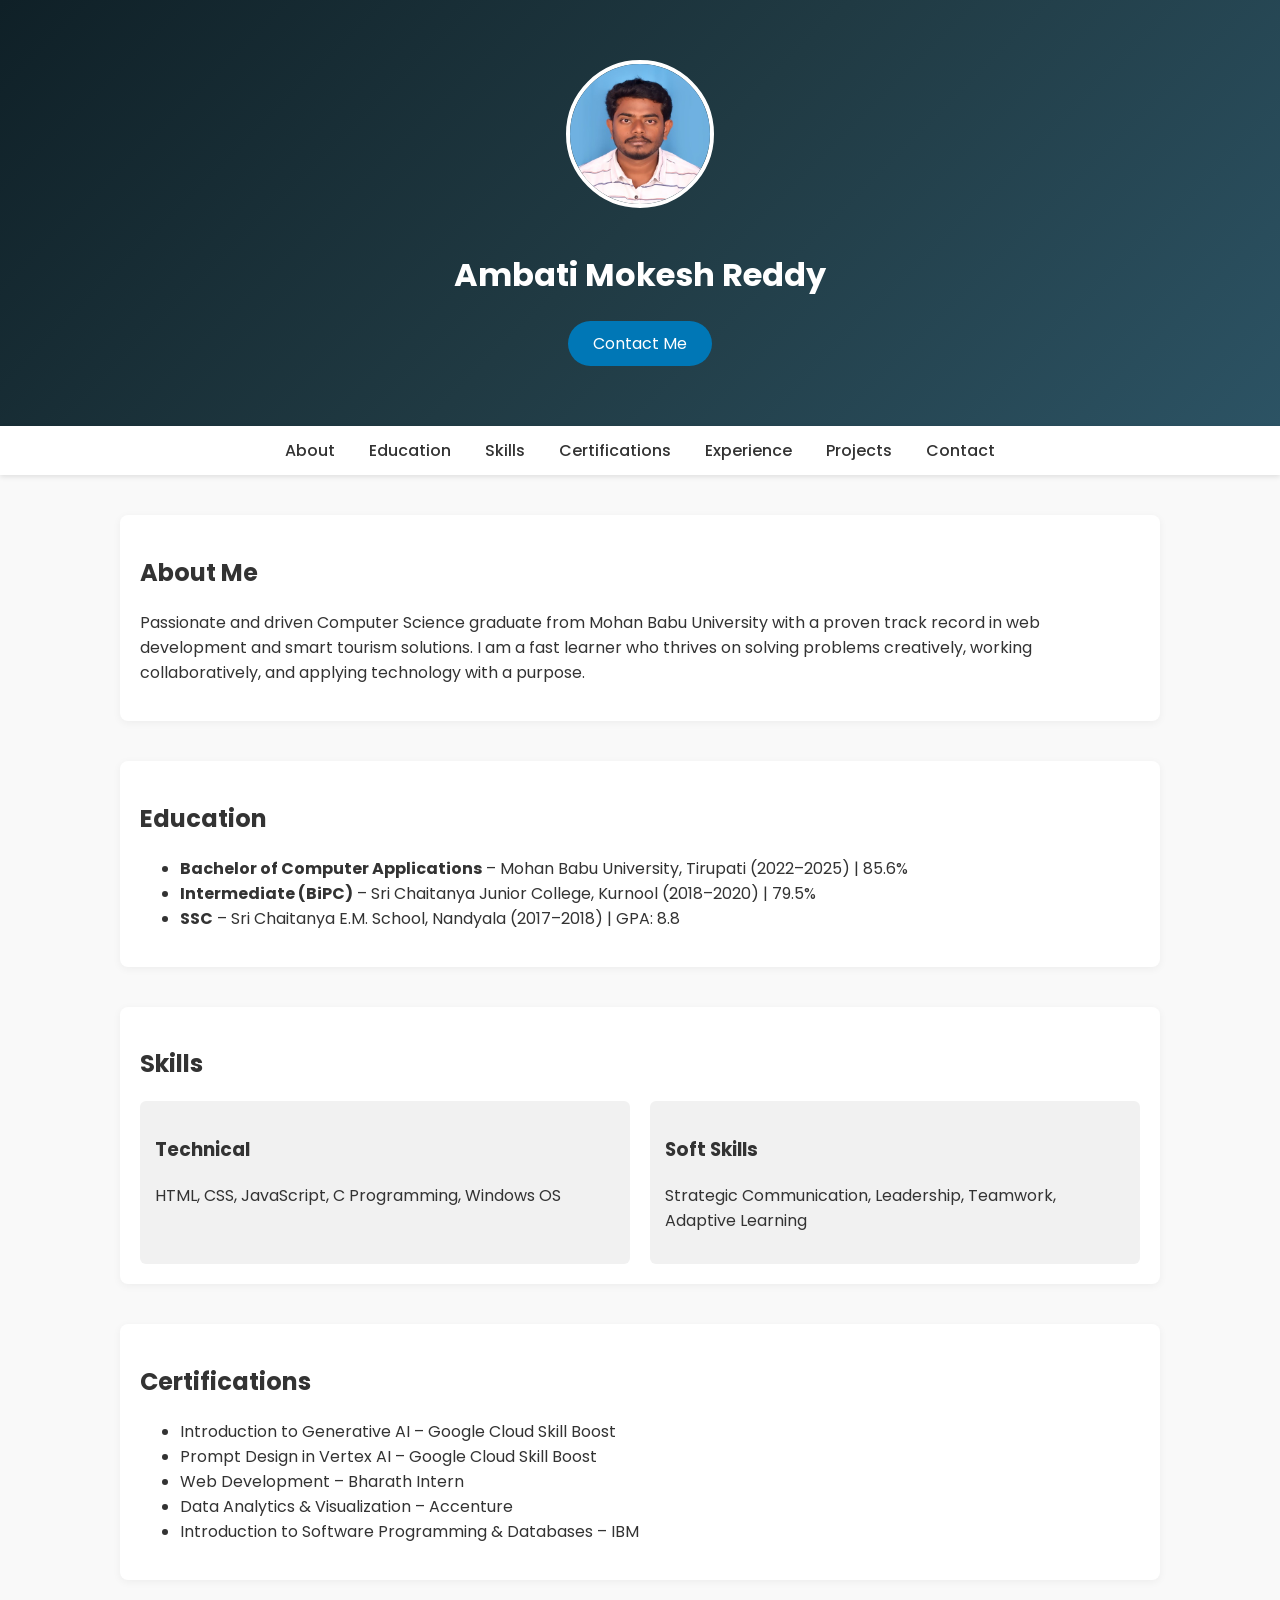
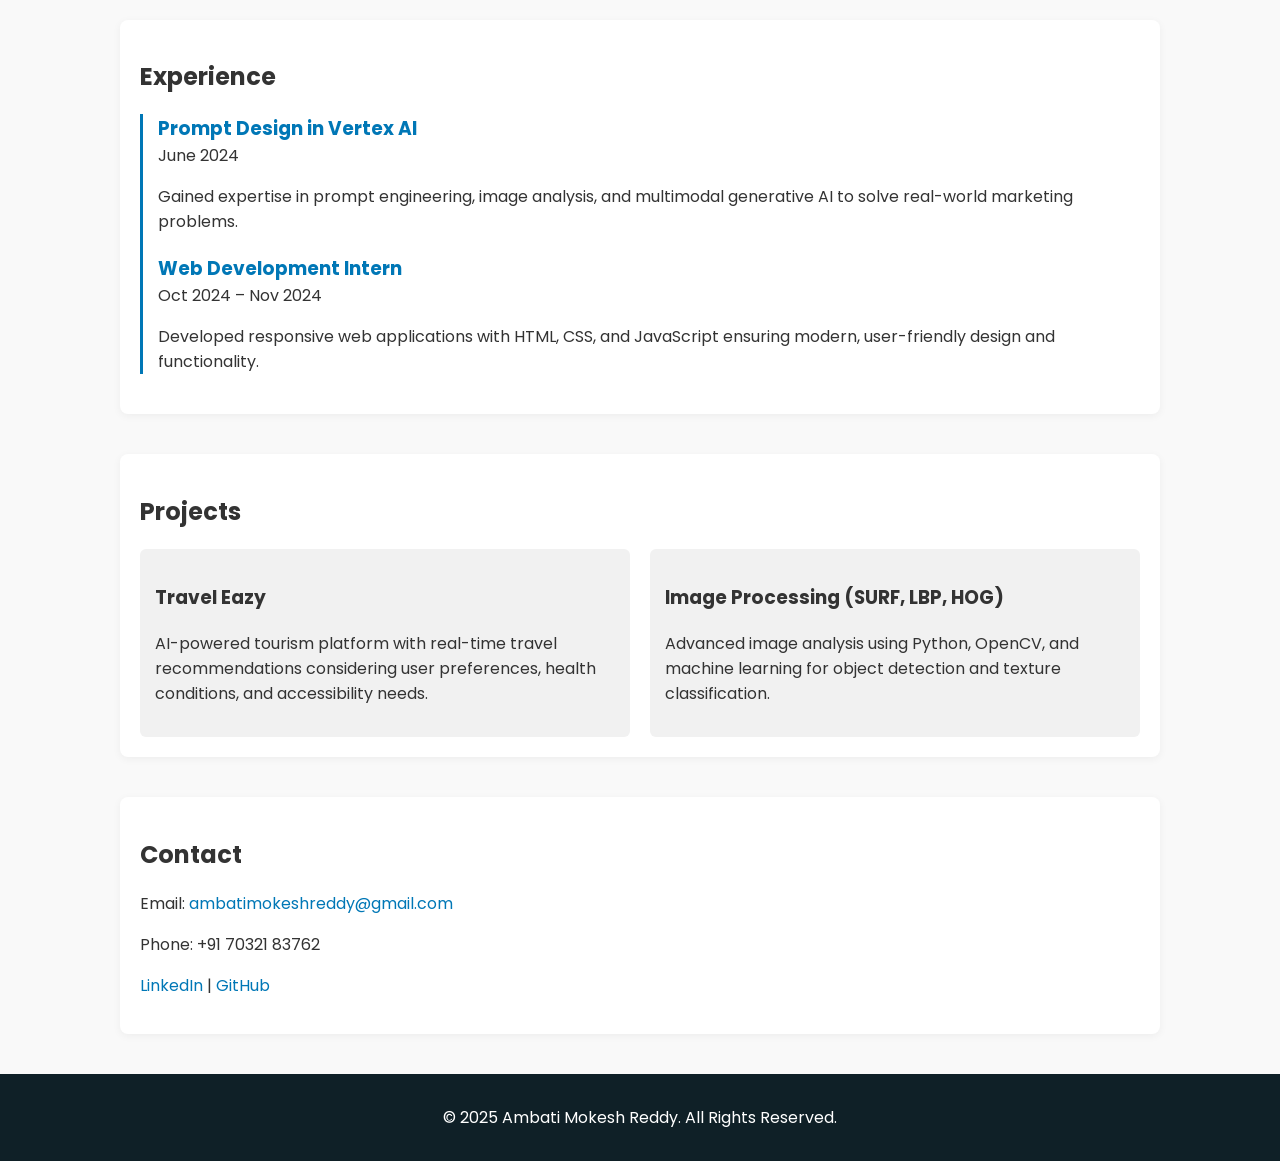
==== index.html @ 6b82b337 "Add files via upload" ====
<!-- index.html -->
<!DOCTYPE html>
<html lang="en">
<head>
    <meta charset="UTF-8">
    <meta name="viewport" content="width=device-width, initial-scale=1.0">
    <title>Ambati Mokesh Reddy | Professional Portfolio</title>
    <link rel="stylesheet" href="styles.css">
    <link rel="preconnect" href="https://fonts.googleapis.com">
    <link rel="preconnect" href="https://fonts.gstatic.com" crossorigin>
    <link href="https://fonts.googleapis.com/css2?family=Poppins:wght@400;500;600;700&display=swap" rel="stylesheet">
</head>
<body>

<header class="hero">
    <div class="hero-content">
        <img src="profile.jpg" alt="Ambati Mokesh Reddy" class="profile-pic">
        <h1>Ambati Mokesh Reddy</h1>
        <a href="#contact" class="btn-primary">Contact Me</a>
    </div>
</header>

<nav>
    <a href="#about">About</a>
    <a href="#education">Education</a>
    <a href="#skills">Skills</a>
    <a href="#certifications">Certifications</a>
    <a href="#experience">Experience</a>
    <a href="#projects">Projects</a>
    <a href="#contact">Contact</a>
</nav>

<section id="about" class="section">
    <h2>About Me</h2>
    <p>Passionate and driven Computer Science graduate from Mohan Babu University with a proven track record in web development and smart tourism solutions. I am a fast learner who thrives on solving problems creatively, working collaboratively, and applying technology with a purpose.</p>
</section>

<section id="education" class="section">
    <h2>Education</h2>
    <ul>
        <li><strong>Bachelor of Computer Applications</strong> – Mohan Babu University, Tirupati (2022–2025) | 85.6%</li>
        <li><strong>Intermediate (BiPC)</strong> – Sri Chaitanya Junior College, Kurnool (2018–2020) | 79.5%</li>
        <li><strong>SSC</strong> – Sri Chaitanya E.M. School, Nandyala (2017–2018) | GPA: 8.8</li>
    </ul>
</section>

<section id="skills" class="section">
    <h2>Skills</h2>
    <div class="skill-grid">
        <div class="skill-card">
            <h3>Technical</h3>
            <p>HTML, CSS, JavaScript, C Programming, Windows OS</p>
        </div>
        <div class="skill-card">
            <h3>Soft Skills</h3>
            <p>Strategic Communication, Leadership, Teamwork, Adaptive Learning</p>
        </div>
    </div>
</section>

<section id="certifications" class="section">
    <h2>Certifications</h2>
    <ul>
        <li>Introduction to Generative AI – Google Cloud Skill Boost</li>
        <li>Prompt Design in Vertex AI – Google Cloud Skill Boost</li>
        <li>Web Development – Bharath Intern</li>
        <li>Data Analytics & Visualization – Accenture</li>
        <li>Introduction to Software Programming & Databases – IBM</li>
    </ul>
</section>

<section id="experience" class="section">
    <h2>Experience</h2>
    <div class="timeline">
        <div class="timeline-item">
            <h3>Prompt Design in Vertex AI</h3>
            <span>June 2024</span>
            <p>Gained expertise in prompt engineering, image analysis, and multimodal generative AI to solve real-world marketing problems.</p>
        </div>
        <div class="timeline-item">
            <h3>Web Development Intern</h3>
            <span>Oct 2024 – Nov 2024</span>
            <p>Developed responsive web applications with HTML, CSS, and JavaScript ensuring modern, user-friendly design and functionality.</p>
        </div>
    </div>
</section>

<section id="projects" class="section">
    <h2>Projects</h2>
    <div class="project-grid">
        <div class="project-card">
            <h3>Travel Eazy</h3>
            <p>AI-powered tourism platform with real-time travel recommendations considering user preferences, health conditions, and accessibility needs.</p>
        </div>
        <div class="project-card">
            <h3>Image Processing (SURF, LBP, HOG)</h3>
            <p>Advanced image analysis using Python, OpenCV, and machine learning for object detection and texture classification.</p>
        </div>
    </div>
</section>

<section id="contact" class="section contact-section">
    <h2>Contact</h2>
    <p>Email: <a href="mailto:ambatimokeshreddy@gmail.com">ambatimokeshreddy@gmail.com</a></p>
    <p>Phone: +91 70321 83762</p>
    <p><a href="http://www.linkedin.com/in/mokeshambati" target="_blank">LinkedIn</a> | <a href="https://github.com/ambatimokesh" target="_blank">GitHub</a></p>
</section>

<footer>
    <p>© 2025 Ambati Mokesh Reddy. All Rights Reserved.</p>
</footer>

<script src="script.js"></script>
</body>
</html>
---- styles.css ----
/* styles.css */
body {
    font-family: 'Poppins', sans-serif;
    margin: 0;
    background-color: #f9f9f9;
    color: #333;
}
.hero {
    background: linear-gradient(135deg, #0f2027, #203a43, #2c5364);
    color: white;
    text-align: center;
    padding: 60px 20px;
}
.hero-content {
    max-width: 800px;
    margin: auto;
}
.profile-pic {
    width: 140px;
    height: 140px;
    border-radius: 50%;
    border: 4px solid white;
    margin-bottom: 15px;
}
.btn-primary {
    display: inline-block;
    padding: 10px 25px;
    background-color: #0077b6;
    color: white;
    border-radius: 25px;
    text-decoration: none;
    transition: background 0.3s;
}
.btn-primary:hover {
    background-color: #023e8a;
}
nav {
    background: white;
    padding: 12px;
    text-align: center;
    box-shadow: 0 2px 5px rgba(0,0,0,0.1);
    position: sticky;
    top: 0;
    z-index: 1000;
}
nav a {
    margin: 0 15px;
    text-decoration: none;
    color: #333;
    font-weight: 500;
    transition: color 0.3s;
}
nav a:hover {
    color: #0077b6;
}
.section {
    max-width: 1000px;
    margin: 40px auto;
    padding: 20px;
    background: white;
    border-radius: 8px;
    box-shadow: 0 2px 8px rgba(0,0,0,0.05);
}
.skill-grid, .project-grid {
    display: grid;
    grid-template-columns: repeat(2, 1fr);
    gap: 20px;
}
.skill-card, .project-card {
    background: #f1f1f1;
    padding: 15px;
    border-radius: 6px;
}
.timeline {
    border-left: 3px solid #0077b6;
    padding-left: 15px;
}
.timeline-item {
    margin-bottom: 20px;
}
.timeline-item h3 {
    margin: 0;
    color: #0077b6;
}
.contact-section a {
    color: #0077b6;
    text-decoration: none;
}
footer {
    background-color: #0f2027;
    color: white;
    text-align: center;
    padding: 15px 0;
    margin-top: 40px;
}
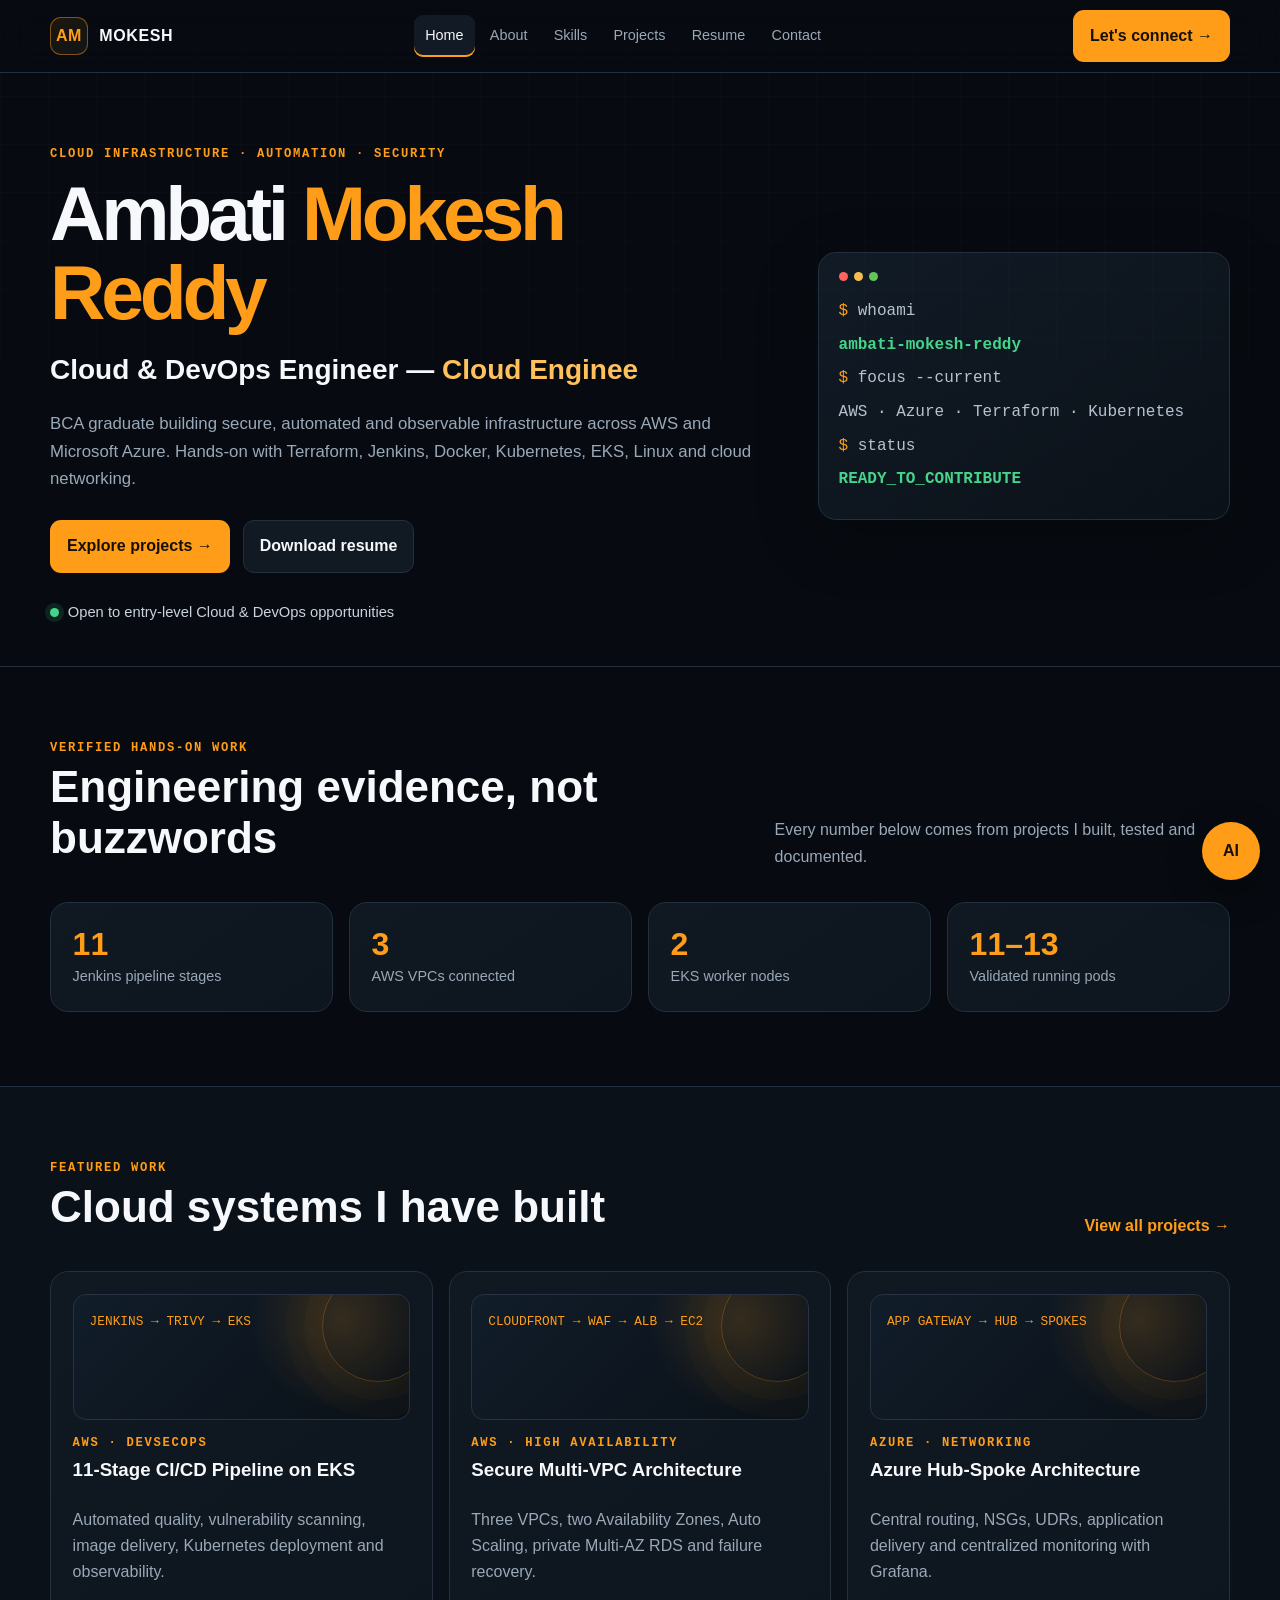
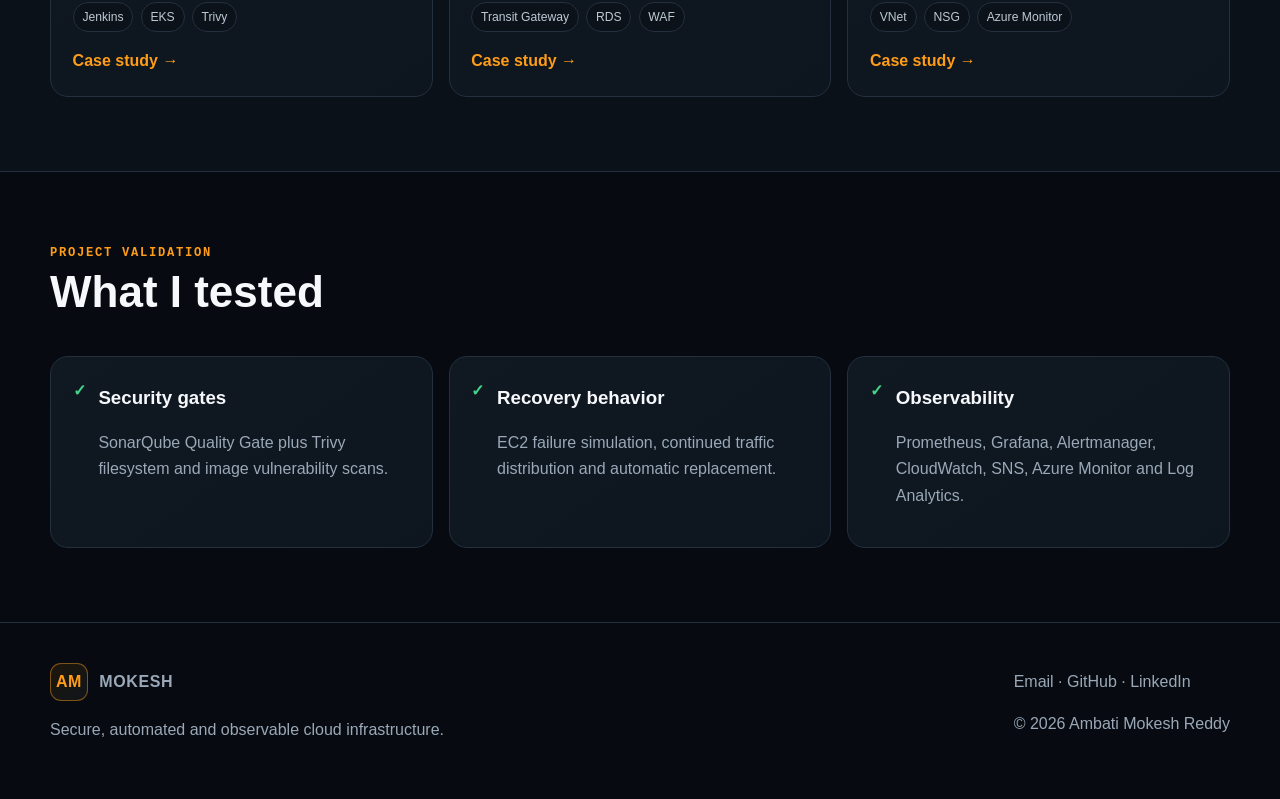
==== commit e73422ec: "portfolio" ====
--- a/index.html
+++ b/index.html
@@ -1,115 +1 @@
-<!-- index.html -->
-<!DOCTYPE html>
-<html lang="en">
-<head>
-    <meta charset="UTF-8">
-    <meta name="viewport" content="width=device-width, initial-scale=1.0">
-    <title>Ambati Mokesh Reddy | Professional Portfolio</title>
-    <link rel="stylesheet" href="styles.css">
-    <link rel="preconnect" href="https://fonts.googleapis.com">
-    <link rel="preconnect" href="https://fonts.gstatic.com" crossorigin>
-    <link href="https://fonts.googleapis.com/css2?family=Poppins:wght@400;500;600;700&display=swap" rel="stylesheet">
-</head>
-<body>
-
-<header class="hero">
-    <div class="hero-content">
-        <img src="profile.jpg" alt="Ambati Mokesh Reddy" class="profile-pic">
-        <h1>Ambati Mokesh Reddy</h1>
-        <a href="#contact" class="btn-primary">Contact Me</a>
-    </div>
-</header>
-
-<nav>
-    <a href="#about">About</a>
-    <a href="#education">Education</a>
-    <a href="#skills">Skills</a>
-    <a href="#certifications">Certifications</a>
-    <a href="#experience">Experience</a>
-    <a href="#projects">Projects</a>
-    <a href="#contact">Contact</a>
-</nav>
-
-<section id="about" class="section">
-    <h2>About Me</h2>
-    <p>Passionate and driven Computer Science graduate from Mohan Babu University with a proven track record in web development and smart tourism solutions. I am a fast learner who thrives on solving problems creatively, working collaboratively, and applying technology with a purpose.</p>
-</section>
-
-<section id="education" class="section">
-    <h2>Education</h2>
-    <ul>
-        <li><strong>Bachelor of Computer Applications</strong> – Mohan Babu University, Tirupati (2022–2025) | 85.6%</li>
-        <li><strong>Intermediate (BiPC)</strong> – Sri Chaitanya Junior College, Kurnool (2018–2020) | 79.5%</li>
-        <li><strong>SSC</strong> – Sri Chaitanya E.M. School, Nandyala (2017–2018) | GPA: 8.8</li>
-    </ul>
-</section>
-
-<section id="skills" class="section">
-    <h2>Skills</h2>
-    <div class="skill-grid">
-        <div class="skill-card">
-            <h3>Technical</h3>
-            <p>HTML, CSS, JavaScript, C Programming, Windows OS</p>
-        </div>
-        <div class="skill-card">
-            <h3>Soft Skills</h3>
-            <p>Strategic Communication, Leadership, Teamwork, Adaptive Learning</p>
-        </div>
-    </div>
-</section>
-
-<section id="certifications" class="section">
-    <h2>Certifications</h2>
-    <ul>
-        <li>Introduction to Generative AI – Google Cloud Skill Boost</li>
-        <li>Prompt Design in Vertex AI – Google Cloud Skill Boost</li>
-        <li>Web Development – Bharath Intern</li>
-        <li>Data Analytics & Visualization – Accenture</li>
-        <li>Introduction to Software Programming & Databases – IBM</li>
-    </ul>
-</section>
-
-<section id="experience" class="section">
-    <h2>Experience</h2>
-    <div class="timeline">
-        <div class="timeline-item">
-            <h3>Prompt Design in Vertex AI</h3>
-            <span>June 2024</span>
-            <p>Gained expertise in prompt engineering, image analysis, and multimodal generative AI to solve real-world marketing problems.</p>
-        </div>
-        <div class="timeline-item">
-            <h3>Web Development Intern</h3>
-            <span>Oct 2024 – Nov 2024</span>
-            <p>Developed responsive web applications with HTML, CSS, and JavaScript ensuring modern, user-friendly design and functionality.</p>
-        </div>
-    </div>
-</section>
-
-<section id="projects" class="section">
-    <h2>Projects</h2>
-    <div class="project-grid">
-        <div class="project-card">
-            <h3>Travel Eazy</h3>
-            <p>AI-powered tourism platform with real-time travel recommendations considering user preferences, health conditions, and accessibility needs.</p>
-        </div>
-        <div class="project-card">
-            <h3>Image Processing (SURF, LBP, HOG)</h3>
-            <p>Advanced image analysis using Python, OpenCV, and machine learning for object detection and texture classification.</p>
-        </div>
-    </div>
-</section>
-
-<section id="contact" class="section contact-section">
-    <h2>Contact</h2>
-    <p>Email: <a href="mailto:ambatimokeshreddy@gmail.com">ambatimokeshreddy@gmail.com</a></p>
-    <p>Phone: +91 70321 83762</p>
-    <p><a href="http://www.linkedin.com/in/mokeshambati" target="_blank">LinkedIn</a> | <a href="https://github.com/ambatimokesh" target="_blank">GitHub</a></p>
-</section>
-
-<footer>
-    <p>© 2025 Ambati Mokesh Reddy. All Rights Reserved.</p>
-</footer>
-
-<script src="script.js"></script>
-</body>
-</html>+<!doctype html><html lang="en"><head><meta charset="utf-8"><meta name="viewport" content="width=device-width,initial-scale=1"><title>Ambati Mokesh Reddy | Cloud & DevOps Engineer</title><meta name="description" content="Cloud and DevOps portfolio of Ambati Mokesh Reddy: AWS, Azure, Terraform, Kubernetes, CI/CD and DevSecOps projects."><link rel="stylesheet" href="style.css"></head><body><div id="siteNav"></div><main id="main"><section class="intro"><div class="container intro-grid"><div><div class="eyebrow">Cloud infrastructure · Automation · Security</div><h1>Ambati <span>Mokesh Reddy</span></h1><div class="role">Cloud & DevOps Engineer — <span class="typed"></span></div><p class="lead">BCA graduate building secure, automated and observable infrastructure across AWS and Microsoft Azure. Hands-on with Terraform, Jenkins, Docker, Kubernetes, EKS, Linux and cloud networking.</p><div class="actions"><a class="btn btn-primary" href="projects.html">Explore projects →</a><a class="btn btn-ghost" href="Ambati-Mokesh-Reddy-Resume.pdf" download>Download resume</a></div><div class="availability"><span class="dot"></span>Open to entry-level Cloud & DevOps opportunities</div></div><div class="console" aria-label="Professional summary terminal"><div class="console-top"><i></i><i></i><i></i></div><p><span class="prompt">$</span> whoami</p><p><b>ambati-mokesh-reddy</b></p><p><span class="prompt">$</span> focus --current</p><p>AWS · Azure · Terraform · Kubernetes</p><p><span class="prompt">$</span> status</p><p><b>READY_TO_CONTRIBUTE</b></p></div></div></section><section class="section"><div class="container"><div class="section-head reveal"><div><div class="eyebrow">Verified hands-on work</div><h2>Engineering evidence, not buzzwords</h2></div><p>Every number below comes from projects I built, tested and documented.</p></div><div class="metrics reveal"><div class="metric"><strong>11</strong><span>Jenkins pipeline stages</span></div><div class="metric"><strong>3</strong><span>AWS VPCs connected</span></div><div class="metric"><strong>2</strong><span>EKS worker nodes</span></div><div class="metric"><strong>11–13</strong><span>Validated running pods</span></div></div></div></section><section class="section alt"><div class="container"><div class="section-head reveal"><div><div class="eyebrow">Featured work</div><h2>Cloud systems I have built</h2></div><a class="text-link" href="projects.html">View all projects →</a></div><div class="grid-3"><article class="card project-card reveal"><div class="project-top"><div class="project-code">JENKINS → TRIVY → EKS</div></div><div class="eyebrow">AWS · DEVSECOPS</div><h3>11-Stage CI/CD Pipeline on EKS</h3><p>Automated quality, vulnerability scanning, image delivery, Kubernetes deployment and observability.</p><div class="tags"><span class="tag">Jenkins</span><span class="tag">EKS</span><span class="tag">Trivy</span></div><div class="links"><a class="text-link" href="projects.html">Case study →</a></div></article><article class="card project-card reveal"><div class="project-top"><div class="project-code">CLOUDFRONT → WAF → ALB → EC2</div></div><div class="eyebrow">AWS · HIGH AVAILABILITY</div><h3>Secure Multi-VPC Architecture</h3><p>Three VPCs, two Availability Zones, Auto Scaling, private Multi-AZ RDS and failure recovery.</p><div class="tags"><span class="tag">Transit Gateway</span><span class="tag">RDS</span><span class="tag">WAF</span></div><div class="links"><a class="text-link" href="projects.html">Case study →</a></div></article><article class="card project-card reveal"><div class="project-top"><div class="project-code">APP GATEWAY → HUB → SPOKES</div></div><div class="eyebrow">AZURE · NETWORKING</div><h3>Azure Hub-Spoke Architecture</h3><p>Central routing, NSGs, UDRs, application delivery and centralized monitoring with Grafana.</p><div class="tags"><span class="tag">VNet</span><span class="tag">NSG</span><span class="tag">Azure Monitor</span></div><div class="links"><a class="text-link" href="projects.html">Case study →</a></div></article></div></div></section><section class="section"><div class="container"><div class="section-head reveal"><div><div class="eyebrow">Project validation</div><h2>What I tested</h2></div></div><div class="grid-3"><div class="card proof reveal"><span class="check">✓</span><div><h3>Security gates</h3><p>SonarQube Quality Gate plus Trivy filesystem and image vulnerability scans.</p></div></div><div class="card proof reveal"><span class="check">✓</span><div><h3>Recovery behavior</h3><p>EC2 failure simulation, continued traffic distribution and automatic replacement.</p></div></div><div class="card proof reveal"><span class="check">✓</span><div><h3>Observability</h3><p>Prometheus, Grafana, Alertmanager, CloudWatch, SNS, Azure Monitor and Log Analytics.</p></div></div></div></div></section></main><div id="siteFooter"></div><script src="components.js"></script><script src="main.js"></script></body></html>
--- a/style.css
+++ b/style.css
@@ -0,0 +1 @@
+:root{--bg:#070b11;--bg2:#0b1119;--panel:#101822;--panel2:#131e2a;--text:#f6f8fb;--muted:#9aa8b7;--line:#24303e;--amber:#ff9d18;--amber2:#ffc15c;--green:#44d58a;--shadow:0 18px 60px rgba(0,0,0,.28);--radius:18px;--max:1180px}*{box-sizing:border-box}html{scroll-behavior:smooth}body{margin:0;background:var(--bg);color:var(--text);font:16px/1.65 Inter,Segoe UI,Arial,sans-serif;overflow-x:hidden}body:before{content:"";position:fixed;inset:0;pointer-events:none;background-image:linear-gradient(rgba(255,255,255,.018) 1px,transparent 1px),linear-gradient(90deg,rgba(255,255,255,.018) 1px,transparent 1px);background-size:48px 48px;mask-image:linear-gradient(to bottom,#000,transparent 80%)}a{color:inherit;text-decoration:none}img{max-width:100%}button,input,textarea,select{font:inherit}.skip{position:fixed;left:1rem;top:-5rem;background:var(--amber);color:#101010;padding:.7rem 1rem;z-index:999}.skip:focus{top:1rem}.container{width:min(var(--max),calc(100% - 2rem));margin:auto}.nav{position:sticky;top:0;z-index:100;background:rgba(7,11,17,.86);backdrop-filter:blur(16px);border-bottom:1px solid var(--line)}.nav-inner{height:72px;display:flex;align-items:center;justify-content:space-between}.brand{display:flex;align-items:center;gap:.7rem;font-weight:800;letter-spacing:.04em}.brand-mark{display:grid;place-items:center;width:38px;height:38px;border:1px solid rgba(255,157,24,.45);border-radius:11px;background:linear-gradient(145deg,#1d160b,#10151b);color:var(--amber)}.nav-links{display:flex;align-items:center;gap:.2rem}.nav-links a{color:var(--muted);padding:.55rem .72rem;border-radius:9px;font-size:.9rem}.nav-links a:hover,.nav-links a.active{color:var(--text);background:#121b25}.nav-links a.active{box-shadow:inset 0 -2px var(--amber)}.nav-cta,.btn{display:inline-flex;align-items:center;justify-content:center;gap:.5rem;border:1px solid transparent;border-radius:11px;padding:.76rem 1rem;font-weight:750;cursor:pointer;transition:.2s}.nav-cta,.btn-primary{background:var(--amber);color:#171006}.nav-cta:hover,.btn-primary:hover{background:var(--amber2);transform:translateY(-2px)}.btn-ghost{border-color:var(--line);background:#111923;color:var(--text)}.btn-ghost:hover{border-color:var(--amber);color:var(--amber)}.menu-btn{display:none;background:none;border:0;color:#fff;font-size:1.5rem}.intro{padding:74px 0 42px;border-bottom:1px solid var(--line)}.intro-grid{display:grid;grid-template-columns:1.4fr .8fr;gap:3rem;align-items:center}.eyebrow{color:var(--amber);font:700 .76rem/1.2 ui-monospace,SFMono-Regular,Menlo,monospace;letter-spacing:.14em;text-transform:uppercase}.intro h1,.page-head h1{font-size:clamp(2.45rem,6vw,5.4rem);line-height:1.02;letter-spacing:-.055em;margin:.8rem 0 1rem}.intro h1 span{color:var(--amber)}.role{font-size:clamp(1.15rem,2.5vw,1.75rem);font-weight:650}.role .typed{color:var(--amber2)}.lead{max-width:720px;color:var(--muted);font-size:1.05rem}.actions{display:flex;gap:.8rem;flex-wrap:wrap;margin:1.7rem 0}.availability{display:flex;gap:.55rem;align-items:center;color:#c8d3de;font-size:.92rem}.dot{width:9px;height:9px;border-radius:50%;background:var(--green);box-shadow:0 0 0 5px rgba(68,213,138,.12)}.console{background:linear-gradient(145deg,#111b26,#0b1118);border:1px solid var(--line);border-radius:var(--radius);padding:1.2rem;box-shadow:var(--shadow);font-family:ui-monospace,SFMono-Regular,Menlo,monospace}.console-top{display:flex;gap:.4rem;margin-bottom:1.1rem}.console-top i{width:9px;height:9px;border-radius:50%;background:#334050}.console-top i:first-child{background:#ff635d}.console-top i:nth-child(2){background:#f4bd4f}.console-top i:nth-child(3){background:#62c554}.console p{margin:.45rem 0;color:#b6c3cf}.console b{color:var(--green)}.console .prompt{color:var(--amber)}.section{padding:74px 0}.section.alt{background:var(--bg2);border-block:1px solid var(--line)}.section-head{display:flex;align-items:end;justify-content:space-between;gap:2rem;margin-bottom:2rem}.section-head h2{font-size:clamp(1.7rem,4vw,2.75rem);line-height:1.15;margin:.4rem 0}.section-head p{max-width:600px;color:var(--muted);margin:0}.metrics{display:grid;grid-template-columns:repeat(4,1fr);gap:1rem}.metric,.card{background:linear-gradient(145deg,var(--panel),#0d151e);border:1px solid var(--line);border-radius:var(--radius);padding:1.35rem}.metric strong{display:block;color:var(--amber);font-size:2rem;line-height:1.2}.metric span{color:var(--muted);font-size:.9rem}.grid-3{display:grid;grid-template-columns:repeat(3,1fr);gap:1rem}.grid-2{display:grid;grid-template-columns:repeat(2,1fr);gap:1rem}.card{transition:.25s}.card:hover{transform:translateY(-5px);border-color:#70491b}.icon{display:grid;place-items:center;width:44px;height:44px;border-radius:12px;background:rgba(255,157,24,.1);color:var(--amber);font-weight:900;margin-bottom:1rem}.card h3{margin:.3rem 0}.card p{color:var(--muted)}.tags{display:flex;flex-wrap:wrap;gap:.45rem}.tag{padding:.25rem .55rem;border:1px solid var(--line);border-radius:999px;color:#bec9d4;background:#0b121a;font-size:.76rem}.project-card{display:flex;flex-direction:column;min-height:100%}.project-card .project-top{min-height:126px;border-radius:13px;padding:1rem;margin-bottom:1rem;background:radial-gradient(circle at 80% 20%,rgba(255,157,24,.17),transparent 32%),linear-gradient(135deg,#111d2a,#0a1017);border:1px solid #273342;position:relative;overflow:hidden}.project-top:after{content:"";position:absolute;width:110px;height:110px;border:1px solid rgba(255,157,24,.25);border-radius:50%;right:-25px;top:-25px;box-shadow:0 0 0 18px rgba(255,157,24,.025),0 0 0 36px rgba(255,157,24,.018)}.project-code{font-family:ui-monospace,monospace;color:var(--amber);font-size:.8rem}.project-card .links{display:flex;gap:.7rem;margin-top:auto;padding-top:1rem}.text-link{color:var(--amber);font-weight:750}.proof{display:flex;gap:.8rem;align-items:flex-start}.proof .check{color:var(--green);font-weight:900}.page-head{padding:68px 0 42px;background:radial-gradient(circle at 75% 25%,rgba(255,157,24,.08),transparent 25%);border-bottom:1px solid var(--line)}.page-head h1{font-size:clamp(2.5rem,5vw,4.5rem)}.page-head p{max-width:760px;color:var(--muted);font-size:1.08rem}.timeline{border-left:1px solid var(--line);margin-left:.6rem;padding-left:1.8rem}.timeline-item{position:relative;margin-bottom:2rem}.timeline-item:before{content:"";position:absolute;left:-2.18rem;top:.4rem;width:11px;height:11px;border-radius:50%;background:var(--amber);box-shadow:0 0 0 7px rgba(255,157,24,.1)}.timeline-item h3{margin:0}.timeline-item p{color:var(--muted);margin:.25rem 0}.filters{display:flex;flex-wrap:wrap;gap:.55rem;margin-bottom:1.5rem}.filter{border:1px solid var(--line);background:#0d151e;color:var(--muted);padding:.55rem .85rem;border-radius:999px;cursor:pointer}.filter.active,.filter:hover{background:var(--amber);color:#1a1003;border-color:var(--amber)}.skill-group h2{font-size:1.1rem}.skill-list{display:flex;flex-wrap:wrap;gap:.6rem}.skill{background:#0c141d;border:1px solid var(--line);padding:.55rem .7rem;border-radius:9px;color:#ccd5de}.search{width:100%;background:#0b121a;border:1px solid var(--line);color:#fff;border-radius:12px;padding:.85rem 1rem;margin-bottom:1.5rem}.resume-frame{width:100%;height:740px;border:1px solid var(--line);border-radius:var(--radius);background:#fff}.form{display:grid;gap:1rem}.field{display:grid;gap:.4rem}.field label{font-weight:700}.field input,.field textarea,.field select{width:100%;background:#0b121a;color:#fff;border:1px solid var(--line);border-radius:10px;padding:.8rem}.field input:focus,.field textarea:focus,.field select:focus{outline:2px solid var(--amber);outline-offset:2px}.field textarea{min-height:150px;resize:vertical}.contact-list{display:grid;gap:.8rem}.contact-row{padding:1rem;background:#0b121a;border:1px solid var(--line);border-radius:12px}.footer{padding:40px 0;border-top:1px solid var(--line);color:var(--muted)}.footer-grid{display:flex;justify-content:space-between;gap:2rem;align-items:center}.reveal{opacity:0;transform:translateY(18px);transition:.6s}.reveal.visible{opacity:1;transform:none}.assistant-btn{position:fixed;right:20px;bottom:20px;width:58px;height:58px;border:0;border-radius:50%;background:var(--amber);color:#181006;font-weight:900;box-shadow:0 12px 35px rgba(0,0,0,.45);cursor:pointer;z-index:80}.assistant{position:fixed;right:20px;bottom:88px;width:min(360px,calc(100vw - 28px));background:#0d151e;border:1px solid var(--line);border-radius:18px;box-shadow:var(--shadow);z-index:80;display:none;overflow:hidden}.assistant.open{display:block}.assistant-head{display:flex;justify-content:space-between;padding:1rem;background:#111c28;border-bottom:1px solid var(--line)}.assistant-body{padding:1rem;max-height:280px;overflow:auto}.bubble{background:#162230;border-radius:12px 12px 12px 3px;padding:.75rem;margin-bottom:.7rem;color:#d6dee6}.chips{display:flex;flex-wrap:wrap;gap:.4rem}.chip{border:1px solid #70491b;background:#15120e;color:var(--amber2);padding:.4rem .6rem;border-radius:999px;cursor:pointer;font-size:.78rem}.assistant-close{background:none;border:0;color:#fff;cursor:pointer}.toast{position:fixed;left:50%;bottom:25px;transform:translate(-50%,30px);opacity:0;background:#172332;border:1px solid var(--line);padding:.75rem 1rem;border-radius:10px;transition:.25s;z-index:120}.toast.show{opacity:1;transform:translate(-50%,0)}@media(max-width:900px){.intro-grid,.grid-3{grid-template-columns:1fr}.grid-2{grid-template-columns:1fr}.metrics{grid-template-columns:repeat(2,1fr)}.nav-links{position:fixed;inset:72px 0 auto 0;background:#080d14;border-bottom:1px solid var(--line);padding:1rem;display:none;flex-direction:column;align-items:stretch}.nav-links.open{display:flex}.nav-cta{display:none}.menu-btn{display:block}.intro{padding-top:48px}.console{max-width:620px}.section-head{align-items:start;flex-direction:column}.resume-frame{height:550px}}@media(max-width:560px){.metrics{grid-template-columns:1fr}.intro h1{font-size:2.6rem}.section{padding:54px 0}.footer-grid{align-items:flex-start;flex-direction:column}.actions .btn{width:100%}}@media(prefers-reduced-motion:reduce){*{scroll-behavior:auto!important;transition:none!important;animation:none!important}.reveal{opacity:1;transform:none}}
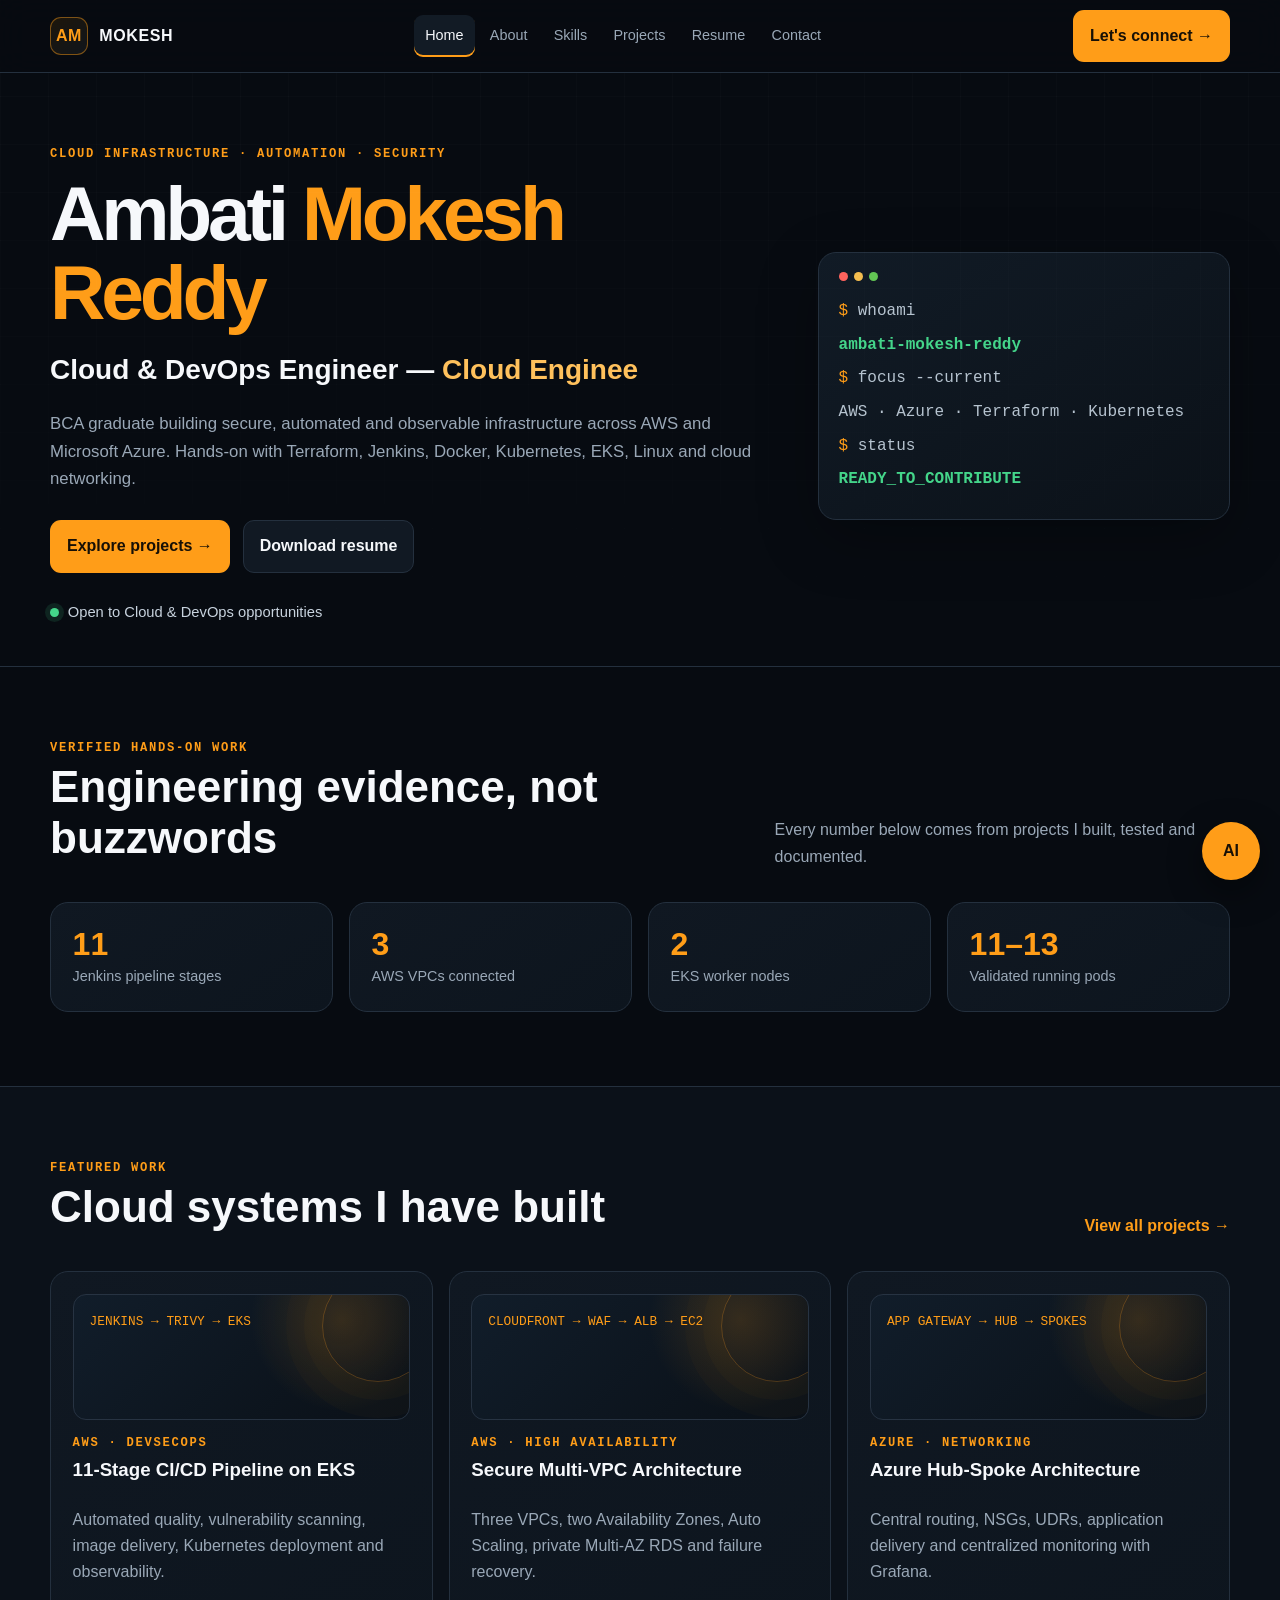
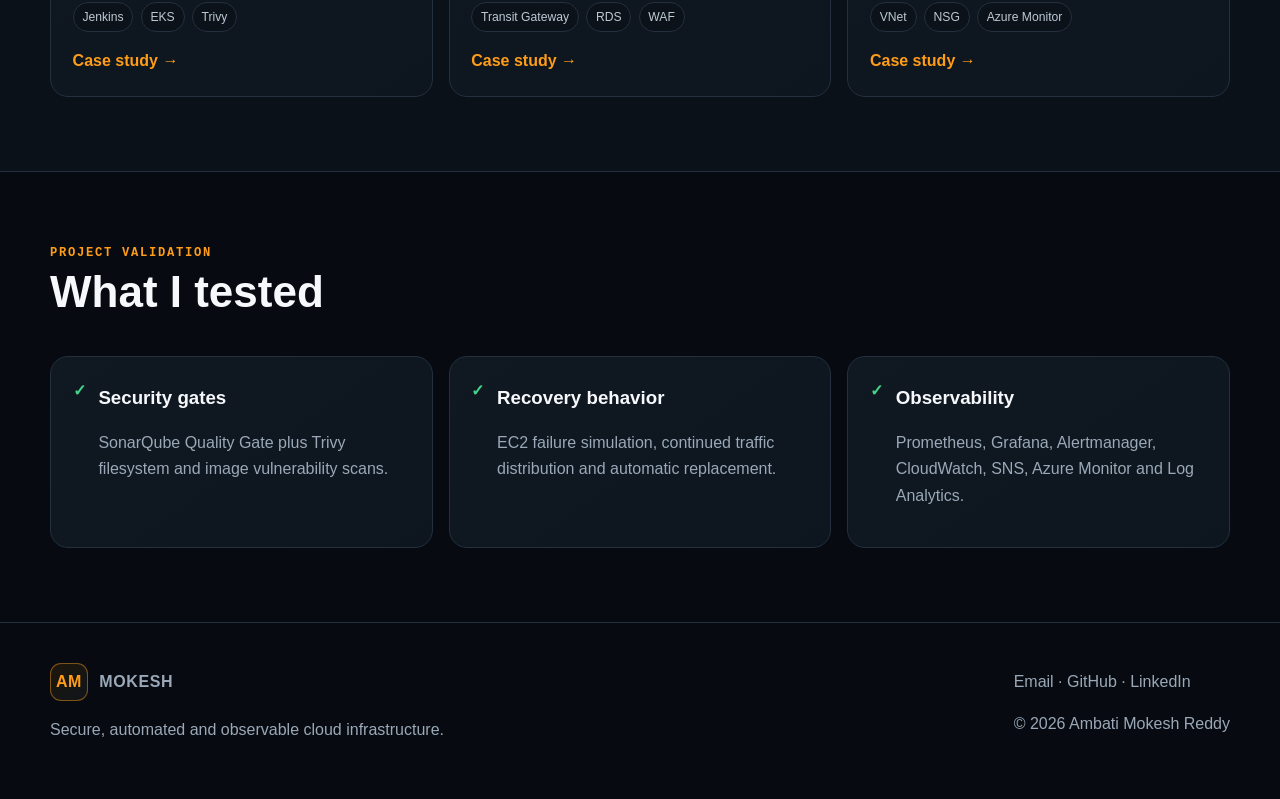
==== commit e61e85d7: "Update index.html" ====
--- a/index.html
+++ b/index.html
@@ -1 +1 @@
-<!doctype html><html lang="en"><head><meta charset="utf-8"><meta name="viewport" content="width=device-width,initial-scale=1"><title>Ambati Mokesh Reddy | Cloud & DevOps Engineer</title><meta name="description" content="Cloud and DevOps portfolio of Ambati Mokesh Reddy: AWS, Azure, Terraform, Kubernetes, CI/CD and DevSecOps projects."><link rel="stylesheet" href="style.css"></head><body><div id="siteNav"></div><main id="main"><section class="intro"><div class="container intro-grid"><div><div class="eyebrow">Cloud infrastructure · Automation · Security</div><h1>Ambati <span>Mokesh Reddy</span></h1><div class="role">Cloud & DevOps Engineer — <span class="typed"></span></div><p class="lead">BCA graduate building secure, automated and observable infrastructure across AWS and Microsoft Azure. Hands-on with Terraform, Jenkins, Docker, Kubernetes, EKS, Linux and cloud networking.</p><div class="actions"><a class="btn btn-primary" href="projects.html">Explore projects →</a><a class="btn btn-ghost" href="Ambati-Mokesh-Reddy-Resume.pdf" download>Download resume</a></div><div class="availability"><span class="dot"></span>Open to entry-level Cloud & DevOps opportunities</div></div><div class="console" aria-label="Professional summary terminal"><div class="console-top"><i></i><i></i><i></i></div><p><span class="prompt">$</span> whoami</p><p><b>ambati-mokesh-reddy</b></p><p><span class="prompt">$</span> focus --current</p><p>AWS · Azure · Terraform · Kubernetes</p><p><span class="prompt">$</span> status</p><p><b>READY_TO_CONTRIBUTE</b></p></div></div></section><section class="section"><div class="container"><div class="section-head reveal"><div><div class="eyebrow">Verified hands-on work</div><h2>Engineering evidence, not buzzwords</h2></div><p>Every number below comes from projects I built, tested and documented.</p></div><div class="metrics reveal"><div class="metric"><strong>11</strong><span>Jenkins pipeline stages</span></div><div class="metric"><strong>3</strong><span>AWS VPCs connected</span></div><div class="metric"><strong>2</strong><span>EKS worker nodes</span></div><div class="metric"><strong>11–13</strong><span>Validated running pods</span></div></div></div></section><section class="section alt"><div class="container"><div class="section-head reveal"><div><div class="eyebrow">Featured work</div><h2>Cloud systems I have built</h2></div><a class="text-link" href="projects.html">View all projects →</a></div><div class="grid-3"><article class="card project-card reveal"><div class="project-top"><div class="project-code">JENKINS → TRIVY → EKS</div></div><div class="eyebrow">AWS · DEVSECOPS</div><h3>11-Stage CI/CD Pipeline on EKS</h3><p>Automated quality, vulnerability scanning, image delivery, Kubernetes deployment and observability.</p><div class="tags"><span class="tag">Jenkins</span><span class="tag">EKS</span><span class="tag">Trivy</span></div><div class="links"><a class="text-link" href="projects.html">Case study →</a></div></article><article class="card project-card reveal"><div class="project-top"><div class="project-code">CLOUDFRONT → WAF → ALB → EC2</div></div><div class="eyebrow">AWS · HIGH AVAILABILITY</div><h3>Secure Multi-VPC Architecture</h3><p>Three VPCs, two Availability Zones, Auto Scaling, private Multi-AZ RDS and failure recovery.</p><div class="tags"><span class="tag">Transit Gateway</span><span class="tag">RDS</span><span class="tag">WAF</span></div><div class="links"><a class="text-link" href="projects.html">Case study →</a></div></article><article class="card project-card reveal"><div class="project-top"><div class="project-code">APP GATEWAY → HUB → SPOKES</div></div><div class="eyebrow">AZURE · NETWORKING</div><h3>Azure Hub-Spoke Architecture</h3><p>Central routing, NSGs, UDRs, application delivery and centralized monitoring with Grafana.</p><div class="tags"><span class="tag">VNet</span><span class="tag">NSG</span><span class="tag">Azure Monitor</span></div><div class="links"><a class="text-link" href="projects.html">Case study →</a></div></article></div></div></section><section class="section"><div class="container"><div class="section-head reveal"><div><div class="eyebrow">Project validation</div><h2>What I tested</h2></div></div><div class="grid-3"><div class="card proof reveal"><span class="check">✓</span><div><h3>Security gates</h3><p>SonarQube Quality Gate plus Trivy filesystem and image vulnerability scans.</p></div></div><div class="card proof reveal"><span class="check">✓</span><div><h3>Recovery behavior</h3><p>EC2 failure simulation, continued traffic distribution and automatic replacement.</p></div></div><div class="card proof reveal"><span class="check">✓</span><div><h3>Observability</h3><p>Prometheus, Grafana, Alertmanager, CloudWatch, SNS, Azure Monitor and Log Analytics.</p></div></div></div></div></section></main><div id="siteFooter"></div><script src="components.js"></script><script src="main.js"></script></body></html>
+<!doctype html><html lang="en"><head><meta charset="utf-8"><meta name="viewport" content="width=device-width,initial-scale=1"><title>Ambati Mokesh Reddy | Cloud & DevOps Engineer</title><meta name="description" content="Cloud and DevOps portfolio of Ambati Mokesh Reddy: AWS, Azure, Terraform, Kubernetes, CI/CD and DevSecOps projects."><link rel="stylesheet" href="style.css"></head><body><div id="siteNav"></div><main id="main"><section class="intro"><div class="container intro-grid"><div><div class="eyebrow">Cloud infrastructure · Automation · Security</div><h1>Ambati <span>Mokesh Reddy</span></h1><div class="role">Cloud & DevOps Engineer — <span class="typed"></span></div><p class="lead">BCA graduate building secure, automated and observable infrastructure across AWS and Microsoft Azure. Hands-on with Terraform, Jenkins, Docker, Kubernetes, EKS, Linux and cloud networking.</p><div class="actions"><a class="btn btn-primary" href="projects.html">Explore projects →</a><a class="btn btn-ghost" href="Ambati-Mokesh-Reddy-Resume.pdf" download>Download resume</a></div><div class="availability"><span class="dot"></span>Open to Cloud & DevOps opportunities</div></div><div class="console" aria-label="Professional summary terminal"><div class="console-top"><i></i><i></i><i></i></div><p><span class="prompt">$</span> whoami</p><p><b>ambati-mokesh-reddy</b></p><p><span class="prompt">$</span> focus --current</p><p>AWS · Azure · Terraform · Kubernetes</p><p><span class="prompt">$</span> status</p><p><b>READY_TO_CONTRIBUTE</b></p></div></div></section><section class="section"><div class="container"><div class="section-head reveal"><div><div class="eyebrow">Verified hands-on work</div><h2>Engineering evidence, not buzzwords</h2></div><p>Every number below comes from projects I built, tested and documented.</p></div><div class="metrics reveal"><div class="metric"><strong>11</strong><span>Jenkins pipeline stages</span></div><div class="metric"><strong>3</strong><span>AWS VPCs connected</span></div><div class="metric"><strong>2</strong><span>EKS worker nodes</span></div><div class="metric"><strong>11–13</strong><span>Validated running pods</span></div></div></div></section><section class="section alt"><div class="container"><div class="section-head reveal"><div><div class="eyebrow">Featured work</div><h2>Cloud systems I have built</h2></div><a class="text-link" href="projects.html">View all projects →</a></div><div class="grid-3"><article class="card project-card reveal"><div class="project-top"><div class="project-code">JENKINS → TRIVY → EKS</div></div><div class="eyebrow">AWS · DEVSECOPS</div><h3>11-Stage CI/CD Pipeline on EKS</h3><p>Automated quality, vulnerability scanning, image delivery, Kubernetes deployment and observability.</p><div class="tags"><span class="tag">Jenkins</span><span class="tag">EKS</span><span class="tag">Trivy</span></div><div class="links"><a class="text-link" href="projects.html">Case study →</a></div></article><article class="card project-card reveal"><div class="project-top"><div class="project-code">CLOUDFRONT → WAF → ALB → EC2</div></div><div class="eyebrow">AWS · HIGH AVAILABILITY</div><h3>Secure Multi-VPC Architecture</h3><p>Three VPCs, two Availability Zones, Auto Scaling, private Multi-AZ RDS and failure recovery.</p><div class="tags"><span class="tag">Transit Gateway</span><span class="tag">RDS</span><span class="tag">WAF</span></div><div class="links"><a class="text-link" href="projects.html">Case study →</a></div></article><article class="card project-card reveal"><div class="project-top"><div class="project-code">APP GATEWAY → HUB → SPOKES</div></div><div class="eyebrow">AZURE · NETWORKING</div><h3>Azure Hub-Spoke Architecture</h3><p>Central routing, NSGs, UDRs, application delivery and centralized monitoring with Grafana.</p><div class="tags"><span class="tag">VNet</span><span class="tag">NSG</span><span class="tag">Azure Monitor</span></div><div class="links"><a class="text-link" href="projects.html">Case study →</a></div></article></div></div></section><section class="section"><div class="container"><div class="section-head reveal"><div><div class="eyebrow">Project validation</div><h2>What I tested</h2></div></div><div class="grid-3"><div class="card proof reveal"><span class="check">✓</span><div><h3>Security gates</h3><p>SonarQube Quality Gate plus Trivy filesystem and image vulnerability scans.</p></div></div><div class="card proof reveal"><span class="check">✓</span><div><h3>Recovery behavior</h3><p>EC2 failure simulation, continued traffic distribution and automatic replacement.</p></div></div><div class="card proof reveal"><span class="check">✓</span><div><h3>Observability</h3><p>Prometheus, Grafana, Alertmanager, CloudWatch, SNS, Azure Monitor and Log Analytics.</p></div></div></div></div></section></main><div id="siteFooter"></div><script src="components.js"></script><script src="main.js"></script></body></html>
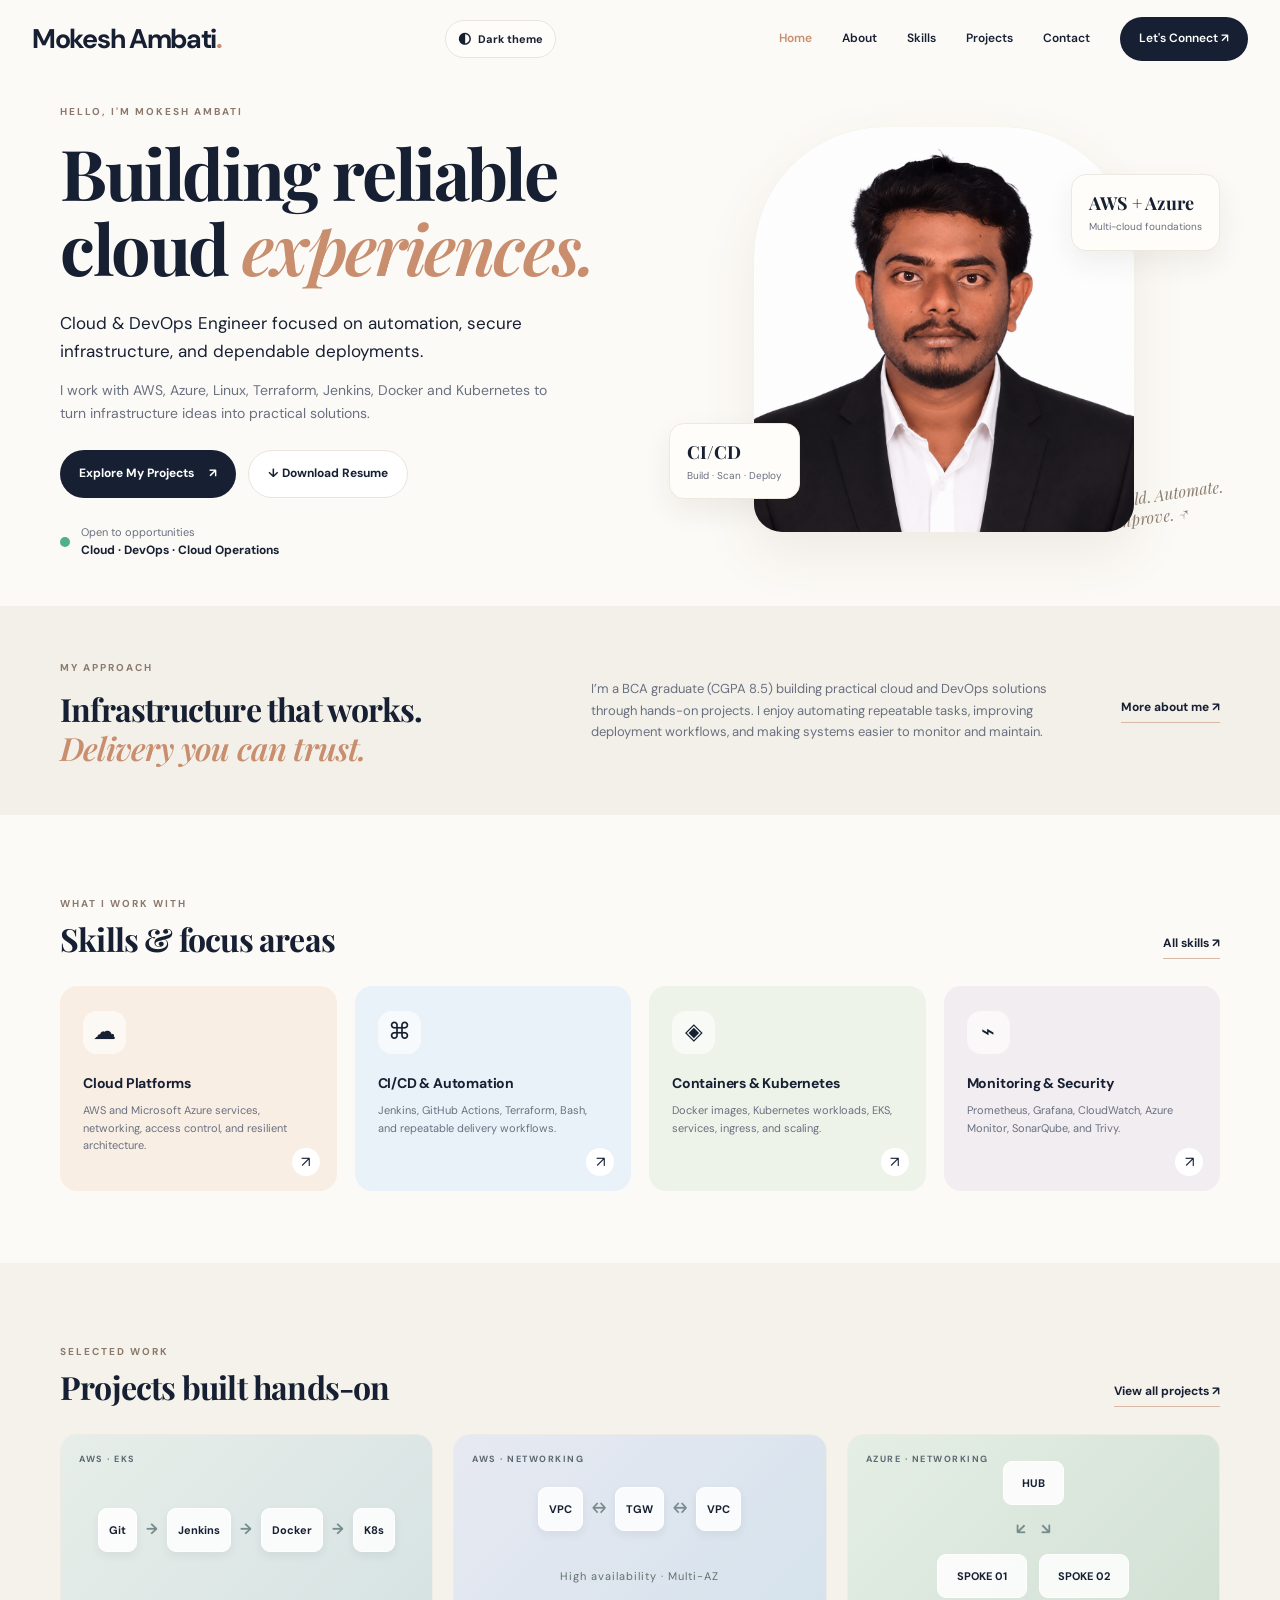
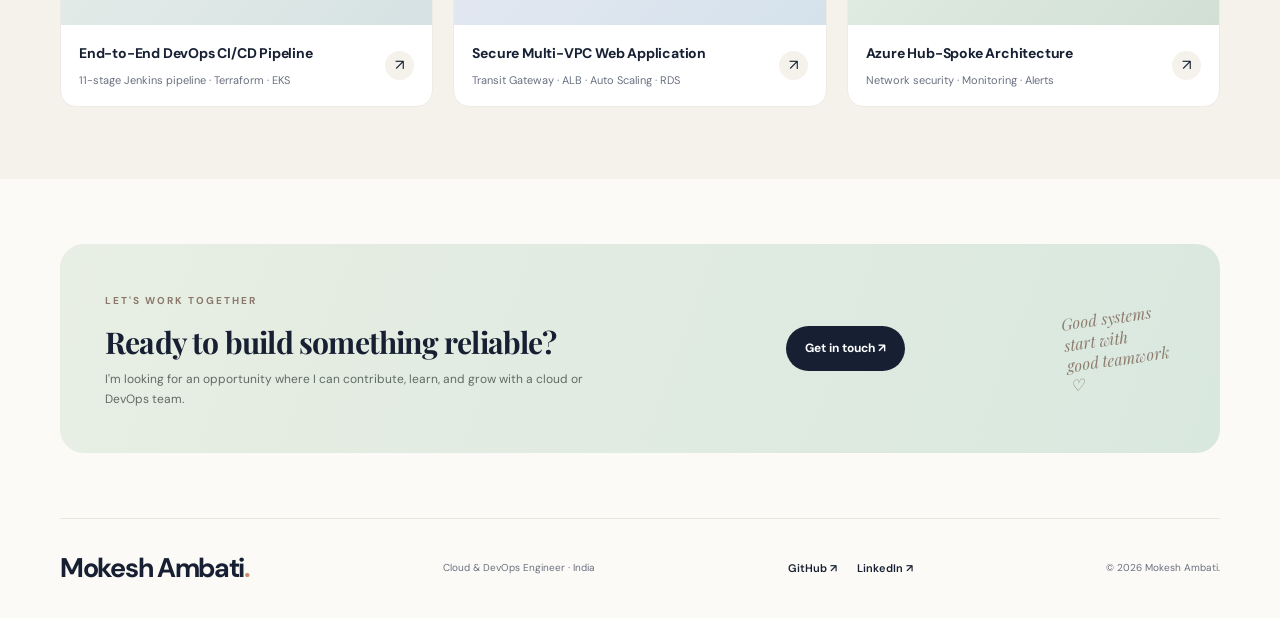
==== commit 641c3aa2: "portfolio" ====
--- a/index.html
+++ b/index.html
@@ -1 +1,36 @@
-<!doctype html><html lang="en"><head><meta charset="utf-8"><meta name="viewport" content="width=device-width,initial-scale=1"><title>Ambati Mokesh Reddy | Cloud & DevOps Engineer</title><meta name="description" content="Cloud and DevOps portfolio of Ambati Mokesh Reddy: AWS, Azure, Terraform, Kubernetes, CI/CD and DevSecOps projects."><link rel="stylesheet" href="style.css"></head><body><div id="siteNav"></div><main id="main"><section class="intro"><div class="container intro-grid"><div><div class="eyebrow">Cloud infrastructure · Automation · Security</div><h1>Ambati <span>Mokesh Reddy</span></h1><div class="role">Cloud & DevOps Engineer — <span class="typed"></span></div><p class="lead">BCA graduate building secure, automated and observable infrastructure across AWS and Microsoft Azure. Hands-on with Terraform, Jenkins, Docker, Kubernetes, EKS, Linux and cloud networking.</p><div class="actions"><a class="btn btn-primary" href="projects.html">Explore projects →</a><a class="btn btn-ghost" href="Ambati-Mokesh-Reddy-Resume.pdf" download>Download resume</a></div><div class="availability"><span class="dot"></span>Open to Cloud & DevOps opportunities</div></div><div class="console" aria-label="Professional summary terminal"><div class="console-top"><i></i><i></i><i></i></div><p><span class="prompt">$</span> whoami</p><p><b>ambati-mokesh-reddy</b></p><p><span class="prompt">$</span> focus --current</p><p>AWS · Azure · Terraform · Kubernetes</p><p><span class="prompt">$</span> status</p><p><b>READY_TO_CONTRIBUTE</b></p></div></div></section><section class="section"><div class="container"><div class="section-head reveal"><div><div class="eyebrow">Verified hands-on work</div><h2>Engineering evidence, not buzzwords</h2></div><p>Every number below comes from projects I built, tested and documented.</p></div><div class="metrics reveal"><div class="metric"><strong>11</strong><span>Jenkins pipeline stages</span></div><div class="metric"><strong>3</strong><span>AWS VPCs connected</span></div><div class="metric"><strong>2</strong><span>EKS worker nodes</span></div><div class="metric"><strong>11–13</strong><span>Validated running pods</span></div></div></div></section><section class="section alt"><div class="container"><div class="section-head reveal"><div><div class="eyebrow">Featured work</div><h2>Cloud systems I have built</h2></div><a class="text-link" href="projects.html">View all projects →</a></div><div class="grid-3"><article class="card project-card reveal"><div class="project-top"><div class="project-code">JENKINS → TRIVY → EKS</div></div><div class="eyebrow">AWS · DEVSECOPS</div><h3>11-Stage CI/CD Pipeline on EKS</h3><p>Automated quality, vulnerability scanning, image delivery, Kubernetes deployment and observability.</p><div class="tags"><span class="tag">Jenkins</span><span class="tag">EKS</span><span class="tag">Trivy</span></div><div class="links"><a class="text-link" href="projects.html">Case study →</a></div></article><article class="card project-card reveal"><div class="project-top"><div class="project-code">CLOUDFRONT → WAF → ALB → EC2</div></div><div class="eyebrow">AWS · HIGH AVAILABILITY</div><h3>Secure Multi-VPC Architecture</h3><p>Three VPCs, two Availability Zones, Auto Scaling, private Multi-AZ RDS and failure recovery.</p><div class="tags"><span class="tag">Transit Gateway</span><span class="tag">RDS</span><span class="tag">WAF</span></div><div class="links"><a class="text-link" href="projects.html">Case study →</a></div></article><article class="card project-card reveal"><div class="project-top"><div class="project-code">APP GATEWAY → HUB → SPOKES</div></div><div class="eyebrow">AZURE · NETWORKING</div><h3>Azure Hub-Spoke Architecture</h3><p>Central routing, NSGs, UDRs, application delivery and centralized monitoring with Grafana.</p><div class="tags"><span class="tag">VNet</span><span class="tag">NSG</span><span class="tag">Azure Monitor</span></div><div class="links"><a class="text-link" href="projects.html">Case study →</a></div></article></div></div></section><section class="section"><div class="container"><div class="section-head reveal"><div><div class="eyebrow">Project validation</div><h2>What I tested</h2></div></div><div class="grid-3"><div class="card proof reveal"><span class="check">✓</span><div><h3>Security gates</h3><p>SonarQube Quality Gate plus Trivy filesystem and image vulnerability scans.</p></div></div><div class="card proof reveal"><span class="check">✓</span><div><h3>Recovery behavior</h3><p>EC2 failure simulation, continued traffic distribution and automatic replacement.</p></div></div><div class="card proof reveal"><span class="check">✓</span><div><h3>Observability</h3><p>Prometheus, Grafana, Alertmanager, CloudWatch, SNS, Azure Monitor and Log Analytics.</p></div></div></div></div></section></main><div id="siteFooter"></div><script src="components.js"></script><script src="main.js"></script></body></html>
+<!DOCTYPE html>
+<html lang="en">
+<head>
+  <meta charset="UTF-8"><meta name="viewport" content="width=device-width, initial-scale=1.0">
+  <meta name="description" content="Mokesh Ambati — Cloud and DevOps Engineer portfolio featuring AWS, Azure, Kubernetes, Terraform, and CI/CD projects.">
+  <title>Mokesh Ambati | Cloud & DevOps Engineer</title><link rel="preconnect" href="https://fonts.googleapis.com">
+  <link href="https://fonts.googleapis.com/css2?family=DM+Sans:wght@400;500;600;700&family=Playfair+Display:wght@600;700&display=swap" rel="stylesheet">
+  <link rel="stylesheet" href="style.css"><script src="main.js" defer></script>
+</head>
+<body>
+<header class="site-header"><a class="brand" href="index.html">Mokesh Ambati<span>.</span></a><button class="theme-toggle" type="button" aria-label="Switch to dark theme" title="Switch theme"><span class="theme-icon">◐</span><span class="theme-label">Dark theme</span></button><button class="menu-toggle" aria-label="Toggle navigation" aria-expanded="false">☰</button>
+<nav class="nav"><a class="active" href="index.html">Home</a><a href="about.html">About</a><a href="skills.html">Skills</a><a href="projects.html">Projects</a><a href="contact.html">Contact</a><a class="nav-cta" href="contact.html">Let's Connect ↗</a></nav></header>
+<main>
+<section class="hero wrap">
+  <div class="hero-copy"><span class="eyebrow">HELLO, I'M MOKESH AMBATI</span><h1>Building reliable<br>cloud <em>experiences.</em></h1>
+  <p class="lead">Cloud &amp; DevOps Engineer focused on automation, secure infrastructure, and dependable deployments.</p>
+  <p class="muted">I work with AWS, Azure, Linux, Terraform, Jenkins, Docker and Kubernetes to turn infrastructure ideas into practical solutions.</p>
+  <div class="actions"><a class="btn btn-dark" href="projects.html">Explore My Projects <span>↗</span></a><a class="btn btn-light" href="Ambati-Mokesh-Reddy-Resume.pdf" download>↓ Download Resume</a></div>
+  <div class="hero-meta"><span class="status-dot"></span><span>Open to opportunities<br><b>Cloud · DevOps · Cloud Operations</b></span></div></div>
+  <div class="hero-visual"><div class="photo-frame"><img src="profile.png" alt="Add your professional headshot here" onerror="this.style.display='none';this.nextElementSibling.style.display='flex'"><div class="photo-placeholder"><span class="placeholder-icon">＋</span><b></b><small></small></div></div><div class="float-card card-top"><b>AWS + Azure</b><small>Multi-cloud foundations</small></div><div class="float-card card-bottom"><b>CI/CD</b><small>Build · Scan · Deploy</small></div><span class="scribble">Build. Automate.<br>Improve. ↗</span></div>
+</section>
+<section class="intro-band"><div class="wrap intro-grid"><div><span class="eyebrow">MY APPROACH</span><h2>Infrastructure that works.<br><em>Delivery you can trust.</em></h2></div><p>I’m a BCA graduate (CGPA 8.5) building practical cloud and DevOps solutions through hands-on projects. I enjoy automating repeatable tasks, improving deployment workflows, and making systems easier to monitor and maintain.</p><a class="text-link" href="about.html">More about me ↗</a></div></section>
+<section class="section wrap"><div class="section-heading"><div><span class="eyebrow">WHAT I WORK WITH</span><h2>Skills &amp; focus areas</h2></div><a class="text-link" href="skills.html">All skills ↗</a></div><div class="service-grid">
+<article class="service-card tint-peach"><span class="icon">☁</span><h3>Cloud Platforms</h3><p>AWS and Microsoft Azure services, networking, access control, and resilient architecture.</p><a href="skills.html" aria-label="Explore cloud platform skills">↗</a></article>
+<article class="service-card tint-blue"><span class="icon">⌘</span><h3>CI/CD &amp; Automation</h3><p>Jenkins, GitHub Actions, Terraform, Bash, and repeatable delivery workflows.</p><a href="skills.html" aria-label="Explore CI/CD skills">↗</a></article>
+<article class="service-card tint-green"><span class="icon">◈</span><h3>Containers &amp; Kubernetes</h3><p>Docker images, Kubernetes workloads, EKS, services, ingress, and scaling.</p><a href="skills.html" aria-label="Explore Kubernetes skills">↗</a></article>
+<article class="service-card tint-lilac"><span class="icon">⌁</span><h3>Monitoring &amp; Security</h3><p>Prometheus, Grafana, CloudWatch, Azure Monitor, SonarQube, and Trivy.</p><a href="skills.html" aria-label="Explore monitoring skills">↗</a></article>
+</div></section>
+<section class="section work-section"><div class="wrap"><div class="section-heading"><div><span class="eyebrow">SELECTED WORK</span><h2>Projects built hands-on</h2></div><a class="text-link" href="projects.html">View all projects ↗</a></div><div class="project-grid">
+<a class="project-card" href="projects.html#eks"><div class="project-art art-aws"><span class="art-tag">AWS · EKS</span><div class="pipeline"><i>Git</i><b>→</b><i>Jenkins</i><b>→</b><i>Docker</i><b>→</b><i>K8s</i></div></div><div class="project-info"><div><h3>End-to-End DevOps CI/CD Pipeline</h3><p>11-stage Jenkins pipeline · Terraform · EKS</p></div><span>↗</span></div></a>
+<a class="project-card" href="projects.html#multivpc"><div class="project-art art-network"><span class="art-tag">AWS · NETWORKING</span><div class="network-nodes"><i>VPC</i><b>↔</b><i>TGW</i><b>↔</b><i>VPC</i></div><div class="network-caption">High availability · Multi-AZ</div></div><div class="project-info"><div><h3>Secure Multi-VPC Web Application</h3><p>Transit Gateway · ALB · Auto Scaling · RDS</p></div><span>↗</span></div></a>
+<a class="project-card" href="projects.html#hubspoke"><div class="project-art art-azure"><span class="art-tag">AZURE · NETWORKING</span><div class="hub-diagram"><i>HUB</i><b>↙　↘</b><i>SPOKE 01</i><i>SPOKE 02</i></div></div><div class="project-info"><div><h3>Azure Hub-Spoke Architecture</h3><p>Network security · Monitoring · Alerts</p></div><span>↗</span></div></a>
+</div></div></section>
+<section class="cta wrap"><div><span class="eyebrow">LET'S WORK TOGETHER</span><h2>Ready to build something reliable?</h2><p>I'm looking for an opportunity where I can contribute, learn, and grow with a cloud or DevOps team.</p></div><a class="btn btn-dark" href="contact.html">Get in touch ↗</a><span class="cta-decoration">Good systems<br>start with<br>good teamwork ♡</span></section>
+</main><footer class="footer wrap"><a class="brand" href="index.html">Mokesh Ambati<span>.</span></a><span>Cloud &amp; DevOps Engineer · India</span><div class="footer-links"><a href="https://github.com/ambatimokesh" target="_blank" rel="noreferrer">GitHub ↗</a><a href="https://www.linkedin.com/in/mokeshambati/" target="_blank" rel="noreferrer">LinkedIn ↗</a></div><small>© <span class="year"></span> Mokesh Ambati.</small></footer>
+</body></html>
--- a/style.css
+++ b/style.css
@@ -1 +1,59 @@
-:root{--bg:#070b11;--bg2:#0b1119;--panel:#101822;--panel2:#131e2a;--text:#f6f8fb;--muted:#9aa8b7;--line:#24303e;--amber:#ff9d18;--amber2:#ffc15c;--green:#44d58a;--shadow:0 18px 60px rgba(0,0,0,.28);--radius:18px;--max:1180px}*{box-sizing:border-box}html{scroll-behavior:smooth}body{margin:0;background:var(--bg);color:var(--text);font:16px/1.65 Inter,Segoe UI,Arial,sans-serif;overflow-x:hidden}body:before{content:"";position:fixed;inset:0;pointer-events:none;background-image:linear-gradient(rgba(255,255,255,.018) 1px,transparent 1px),linear-gradient(90deg,rgba(255,255,255,.018) 1px,transparent 1px);background-size:48px 48px;mask-image:linear-gradient(to bottom,#000,transparent 80%)}a{color:inherit;text-decoration:none}img{max-width:100%}button,input,textarea,select{font:inherit}.skip{position:fixed;left:1rem;top:-5rem;background:var(--amber);color:#101010;padding:.7rem 1rem;z-index:999}.skip:focus{top:1rem}.container{width:min(var(--max),calc(100% - 2rem));margin:auto}.nav{position:sticky;top:0;z-index:100;background:rgba(7,11,17,.86);backdrop-filter:blur(16px);border-bottom:1px solid var(--line)}.nav-inner{height:72px;display:flex;align-items:center;justify-content:space-between}.brand{display:flex;align-items:center;gap:.7rem;font-weight:800;letter-spacing:.04em}.brand-mark{display:grid;place-items:center;width:38px;height:38px;border:1px solid rgba(255,157,24,.45);border-radius:11px;background:linear-gradient(145deg,#1d160b,#10151b);color:var(--amber)}.nav-links{display:flex;align-items:center;gap:.2rem}.nav-links a{color:var(--muted);padding:.55rem .72rem;border-radius:9px;font-size:.9rem}.nav-links a:hover,.nav-links a.active{color:var(--text);background:#121b25}.nav-links a.active{box-shadow:inset 0 -2px var(--amber)}.nav-cta,.btn{display:inline-flex;align-items:center;justify-content:center;gap:.5rem;border:1px solid transparent;border-radius:11px;padding:.76rem 1rem;font-weight:750;cursor:pointer;transition:.2s}.nav-cta,.btn-primary{background:var(--amber);color:#171006}.nav-cta:hover,.btn-primary:hover{background:var(--amber2);transform:translateY(-2px)}.btn-ghost{border-color:var(--line);background:#111923;color:var(--text)}.btn-ghost:hover{border-color:var(--amber);color:var(--amber)}.menu-btn{display:none;background:none;border:0;color:#fff;font-size:1.5rem}.intro{padding:74px 0 42px;border-bottom:1px solid var(--line)}.intro-grid{display:grid;grid-template-columns:1.4fr .8fr;gap:3rem;align-items:center}.eyebrow{color:var(--amber);font:700 .76rem/1.2 ui-monospace,SFMono-Regular,Menlo,monospace;letter-spacing:.14em;text-transform:uppercase}.intro h1,.page-head h1{font-size:clamp(2.45rem,6vw,5.4rem);line-height:1.02;letter-spacing:-.055em;margin:.8rem 0 1rem}.intro h1 span{color:var(--amber)}.role{font-size:clamp(1.15rem,2.5vw,1.75rem);font-weight:650}.role .typed{color:var(--amber2)}.lead{max-width:720px;color:var(--muted);font-size:1.05rem}.actions{display:flex;gap:.8rem;flex-wrap:wrap;margin:1.7rem 0}.availability{display:flex;gap:.55rem;align-items:center;color:#c8d3de;font-size:.92rem}.dot{width:9px;height:9px;border-radius:50%;background:var(--green);box-shadow:0 0 0 5px rgba(68,213,138,.12)}.console{background:linear-gradient(145deg,#111b26,#0b1118);border:1px solid var(--line);border-radius:var(--radius);padding:1.2rem;box-shadow:var(--shadow);font-family:ui-monospace,SFMono-Regular,Menlo,monospace}.console-top{display:flex;gap:.4rem;margin-bottom:1.1rem}.console-top i{width:9px;height:9px;border-radius:50%;background:#334050}.console-top i:first-child{background:#ff635d}.console-top i:nth-child(2){background:#f4bd4f}.console-top i:nth-child(3){background:#62c554}.console p{margin:.45rem 0;color:#b6c3cf}.console b{color:var(--green)}.console .prompt{color:var(--amber)}.section{padding:74px 0}.section.alt{background:var(--bg2);border-block:1px solid var(--line)}.section-head{display:flex;align-items:end;justify-content:space-between;gap:2rem;margin-bottom:2rem}.section-head h2{font-size:clamp(1.7rem,4vw,2.75rem);line-height:1.15;margin:.4rem 0}.section-head p{max-width:600px;color:var(--muted);margin:0}.metrics{display:grid;grid-template-columns:repeat(4,1fr);gap:1rem}.metric,.card{background:linear-gradient(145deg,var(--panel),#0d151e);border:1px solid var(--line);border-radius:var(--radius);padding:1.35rem}.metric strong{display:block;color:var(--amber);font-size:2rem;line-height:1.2}.metric span{color:var(--muted);font-size:.9rem}.grid-3{display:grid;grid-template-columns:repeat(3,1fr);gap:1rem}.grid-2{display:grid;grid-template-columns:repeat(2,1fr);gap:1rem}.card{transition:.25s}.card:hover{transform:translateY(-5px);border-color:#70491b}.icon{display:grid;place-items:center;width:44px;height:44px;border-radius:12px;background:rgba(255,157,24,.1);color:var(--amber);font-weight:900;margin-bottom:1rem}.card h3{margin:.3rem 0}.card p{color:var(--muted)}.tags{display:flex;flex-wrap:wrap;gap:.45rem}.tag{padding:.25rem .55rem;border:1px solid var(--line);border-radius:999px;color:#bec9d4;background:#0b121a;font-size:.76rem}.project-card{display:flex;flex-direction:column;min-height:100%}.project-card .project-top{min-height:126px;border-radius:13px;padding:1rem;margin-bottom:1rem;background:radial-gradient(circle at 80% 20%,rgba(255,157,24,.17),transparent 32%),linear-gradient(135deg,#111d2a,#0a1017);border:1px solid #273342;position:relative;overflow:hidden}.project-top:after{content:"";position:absolute;width:110px;height:110px;border:1px solid rgba(255,157,24,.25);border-radius:50%;right:-25px;top:-25px;box-shadow:0 0 0 18px rgba(255,157,24,.025),0 0 0 36px rgba(255,157,24,.018)}.project-code{font-family:ui-monospace,monospace;color:var(--amber);font-size:.8rem}.project-card .links{display:flex;gap:.7rem;margin-top:auto;padding-top:1rem}.text-link{color:var(--amber);font-weight:750}.proof{display:flex;gap:.8rem;align-items:flex-start}.proof .check{color:var(--green);font-weight:900}.page-head{padding:68px 0 42px;background:radial-gradient(circle at 75% 25%,rgba(255,157,24,.08),transparent 25%);border-bottom:1px solid var(--line)}.page-head h1{font-size:clamp(2.5rem,5vw,4.5rem)}.page-head p{max-width:760px;color:var(--muted);font-size:1.08rem}.timeline{border-left:1px solid var(--line);margin-left:.6rem;padding-left:1.8rem}.timeline-item{position:relative;margin-bottom:2rem}.timeline-item:before{content:"";position:absolute;left:-2.18rem;top:.4rem;width:11px;height:11px;border-radius:50%;background:var(--amber);box-shadow:0 0 0 7px rgba(255,157,24,.1)}.timeline-item h3{margin:0}.timeline-item p{color:var(--muted);margin:.25rem 0}.filters{display:flex;flex-wrap:wrap;gap:.55rem;margin-bottom:1.5rem}.filter{border:1px solid var(--line);background:#0d151e;color:var(--muted);padding:.55rem .85rem;border-radius:999px;cursor:pointer}.filter.active,.filter:hover{background:var(--amber);color:#1a1003;border-color:var(--amber)}.skill-group h2{font-size:1.1rem}.skill-list{display:flex;flex-wrap:wrap;gap:.6rem}.skill{background:#0c141d;border:1px solid var(--line);padding:.55rem .7rem;border-radius:9px;color:#ccd5de}.search{width:100%;background:#0b121a;border:1px solid var(--line);color:#fff;border-radius:12px;padding:.85rem 1rem;margin-bottom:1.5rem}.resume-frame{width:100%;height:740px;border:1px solid var(--line);border-radius:var(--radius);background:#fff}.form{display:grid;gap:1rem}.field{display:grid;gap:.4rem}.field label{font-weight:700}.field input,.field textarea,.field select{width:100%;background:#0b121a;color:#fff;border:1px solid var(--line);border-radius:10px;padding:.8rem}.field input:focus,.field textarea:focus,.field select:focus{outline:2px solid var(--amber);outline-offset:2px}.field textarea{min-height:150px;resize:vertical}.contact-list{display:grid;gap:.8rem}.contact-row{padding:1rem;background:#0b121a;border:1px solid var(--line);border-radius:12px}.footer{padding:40px 0;border-top:1px solid var(--line);color:var(--muted)}.footer-grid{display:flex;justify-content:space-between;gap:2rem;align-items:center}.reveal{opacity:0;transform:translateY(18px);transition:.6s}.reveal.visible{opacity:1;transform:none}.assistant-btn{position:fixed;right:20px;bottom:20px;width:58px;height:58px;border:0;border-radius:50%;background:var(--amber);color:#181006;font-weight:900;box-shadow:0 12px 35px rgba(0,0,0,.45);cursor:pointer;z-index:80}.assistant{position:fixed;right:20px;bottom:88px;width:min(360px,calc(100vw - 28px));background:#0d151e;border:1px solid var(--line);border-radius:18px;box-shadow:var(--shadow);z-index:80;display:none;overflow:hidden}.assistant.open{display:block}.assistant-head{display:flex;justify-content:space-between;padding:1rem;background:#111c28;border-bottom:1px solid var(--line)}.assistant-body{padding:1rem;max-height:280px;overflow:auto}.bubble{background:#162230;border-radius:12px 12px 12px 3px;padding:.75rem;margin-bottom:.7rem;color:#d6dee6}.chips{display:flex;flex-wrap:wrap;gap:.4rem}.chip{border:1px solid #70491b;background:#15120e;color:var(--amber2);padding:.4rem .6rem;border-radius:999px;cursor:pointer;font-size:.78rem}.assistant-close{background:none;border:0;color:#fff;cursor:pointer}.toast{position:fixed;left:50%;bottom:25px;transform:translate(-50%,30px);opacity:0;background:#172332;border:1px solid var(--line);padding:.75rem 1rem;border-radius:10px;transition:.25s;z-index:120}.toast.show{opacity:1;transform:translate(-50%,0)}@media(max-width:900px){.intro-grid,.grid-3{grid-template-columns:1fr}.grid-2{grid-template-columns:1fr}.metrics{grid-template-columns:repeat(2,1fr)}.nav-links{position:fixed;inset:72px 0 auto 0;background:#080d14;border-bottom:1px solid var(--line);padding:1rem;display:none;flex-direction:column;align-items:stretch}.nav-links.open{display:flex}.nav-cta{display:none}.menu-btn{display:block}.intro{padding-top:48px}.console{max-width:620px}.section-head{align-items:start;flex-direction:column}.resume-frame{height:550px}}@media(max-width:560px){.metrics{grid-template-columns:1fr}.intro h1{font-size:2.6rem}.section{padding:54px 0}.footer-grid{align-items:flex-start;flex-direction:column}.actions .btn{width:100%}}@media(prefers-reduced-motion:reduce){*{scroll-behavior:auto!important;transition:none!important;animation:none!important}.reveal{opacity:1;transform:none}}
+@import url('https://fonts.googleapis.com/css2?family=DM+Sans:wght@400;500;600;700&family=Playfair+Display:wght@600;700&display=swap');
+:root{--ink:#172033;--muted:#697080;--paper:#fcfaf6;--line:#e9e5df;--accent:#c88e6e;--navy:#172033;--serif:'Playfair Display',Georgia,serif;--sans:'DM Sans',Arial,sans-serif}
+*{box-sizing:border-box}html{scroll-behavior:smooth}body{margin:0;background:var(--paper);color:var(--ink);font-family:var(--sans);font-size:15px;line-height:1.65}a{color:inherit;text-decoration:none}button{font:inherit}.wrap{width:min(1160px,calc(100% - 64px));margin-inline:auto}.site-header{height:78px;width:min(1240px,calc(100% - 64px));margin:auto;display:flex;align-items:center;justify-content:space-between;gap:30px}.brand{font-size:27px;font-weight:700;letter-spacing:-1.3px}.brand span{color:var(--accent)}.nav{display:flex;align-items:center;gap:30px;font-size:12px;font-weight:600}.nav a{transition:color .2s}.nav a:hover,.nav a.active{color:var(--accent)}.nav-cta{background:var(--navy);color:#fff!important;padding:12px 19px;border-radius:30px}.menu-toggle{display:none;border:0;background:transparent;font-size:25px;color:var(--ink)}.hero{min-height:515px;display:grid;grid-template-columns:1.02fr .98fr;align-items:center;gap:35px;padding-top:20px;padding-bottom:45px}.eyebrow{display:inline-block;font-size:10px;font-weight:700;letter-spacing:2px;color:#8b796b;margin-bottom:14px}.hero h1,.page-title{font-family:var(--serif);font-size:clamp(43px,5.5vw,70px);letter-spacing:-2.4px;line-height:1.08;margin:0 0 23px}.hero h1 em,.page-title em,.intro-grid h2 em{color:var(--accent);font-weight:600}.lead{font-size:17px;line-height:1.65;max-width:540px;margin:0 0 14px}.muted{color:var(--muted);font-size:14px;max-width:510px}.actions{display:flex;gap:12px;flex-wrap:wrap;margin:25px 0}.btn{display:inline-flex;align-items:center;justify-content:center;gap:15px;padding:13px 19px;border-radius:30px;font-size:12px;font-weight:700;transition:transform .2s,box-shadow .2s}.btn:hover{transform:translateY(-2px);box-shadow:0 8px 20px #17203318}.btn-dark{background:var(--navy);color:#fff}.btn-light{background:#fff;border:1px solid var(--line)}.hero-meta{display:flex;align-items:center;gap:11px;color:var(--muted);font-size:11px}.hero-meta b{color:var(--ink);font-size:12px}.status-dot{width:10px;height:10px;display:inline-block;flex:none;background:#4eb18a;border-radius:50%}.hero-visual{position:relative;min-height:420px;display:flex;align-items:center;justify-content:center}.photo-frame{position:relative;width:min(380px,82%);height:405px;border-radius:130px 130px 28px 28px;background:linear-gradient(145deg,#e5e9df,#e9d8c8);overflow:hidden;box-shadow:0 22px 55px #5d503018}.photo-frame img{width:100%;height:100%;object-fit:cover;object-position:center;position:absolute;inset:0;z-index:2}.photo-placeholder{width:100%;height:100%;display:flex;flex-direction:column;align-items:center;justify-content:center;text-align:center;color:#6d756b;background:linear-gradient(145deg,#e8eee4,#f2e2d4);gap:6px}.placeholder-icon{width:54px;height:54px;border:1px dashed #9da596;border-radius:50%;display:grid;place-items:center;font-size:28px}.photo-placeholder b{font-size:14px}.photo-placeholder small{font-size:11px}.float-card{position:absolute;z-index:3;background:#fffdf9;border:1px solid #eee9e0;border-radius:15px;padding:14px 17px;box-shadow:0 12px 28px #29261b12}.float-card b,.float-card small{display:block}.float-card b{font-family:var(--serif);font-size:18px}.float-card small{font-size:10px;color:var(--muted)}.card-top{top:55px;right:0}.card-bottom{bottom:40px;left:0}.scribble,.cta-decoration{font-family:var(--serif);font-style:italic;color:#8e7e70;transform:rotate(-8deg);font-size:16px;line-height:1.3}.scribble{position:absolute;right:-5px;bottom:14px}.intro-band{background:#f3f0e9;padding:48px 0}.intro-grid{display:grid;grid-template-columns:1fr 1fr auto;align-items:center;gap:40px}.intro-grid h2,.section h2,.section-heading h2,.cta h2{font-family:var(--serif);font-size:32px;letter-spacing:-.8px;line-height:1.2;margin:0}.intro-grid p{font-size:13px;color:var(--muted);margin:0}.text-link{font-size:12px;font-weight:700;border-bottom:1px solid #d8b9a6;padding-bottom:4px;white-space:nowrap}.section{padding-top:75px;padding-bottom:72px}.section-heading{display:flex;align-items:end;justify-content:space-between;gap:25px;margin-bottom:27px}.section-heading .eyebrow{margin-bottom:8px}.service-grid{display:grid;grid-template-columns:repeat(4,1fr);gap:18px}.service-card{padding:25px 23px 20px;border-radius:17px;min-height:205px;position:relative}.tint-peach{background:#f9eee4}.tint-blue{background:#eaf2f9}.tint-green{background:#edf3e9}.tint-lilac{background:#f2edf0}.tint-yellow{background:#f6f0df}.tint-neutral{background:#efeee9}.icon{display:grid;place-items:center;width:43px;height:43px;border-radius:14px;background:#ffffff9c;font-size:23px;margin-bottom:18px}.service-card h3,.project-info h3{font-size:14px;margin:0 0 7px;letter-spacing:-.2px}.service-card p,.project-info p{font-size:11px;line-height:1.6;color:var(--muted);margin:0}.service-card>a{position:absolute;right:17px;bottom:15px;width:28px;height:28px;border-radius:50%;background:#fff;display:grid;place-items:center}.work-section{background:#f5f2ec}.project-grid{display:grid;grid-template-columns:repeat(3,1fr);gap:20px}.project-card{background:#fff;border-radius:16px;overflow:hidden;border:1px solid #eeeae4;transition:transform .2s,box-shadow .2s}.project-card:hover{transform:translateY(-4px);box-shadow:0 14px 35px #25211a12}.project-art{height:190px;position:relative;overflow:hidden;display:flex;flex-direction:column;align-items:center;justify-content:center;gap:24px}.art-aws{background:linear-gradient(135deg,#e7eee9,#d6e2e3)}.art-network{background:linear-gradient(135deg,#e7e9f2,#d5e2ec)}.art-azure{background:linear-gradient(135deg,#e4eee5,#d2e0d4)}.art-tag{position:absolute;top:17px;left:18px;font-size:9px;font-weight:700;letter-spacing:1.5px;color:#5c6870}.pipeline,.network-nodes{display:flex;align-items:center;justify-content:center;gap:9px;flex-wrap:wrap;padding:12px}.pipeline i,.network-nodes i{font-style:normal;font-size:11px;font-weight:700;padding:12px 10px;background:#ffffffd9;border:1px solid #ffffff;border-radius:9px;box-shadow:0 4px 10px #1b2b3210}.pipeline b,.network-nodes b{color:#758b8c}.network-caption{font-size:11px;color:#60716c;letter-spacing:1px}.hub-diagram{display:grid;grid-template-columns:1fr 1fr;gap:12px;text-align:center;align-items:center}.hub-diagram i{font-style:normal;font-size:11px;font-weight:700;background:#ffffffd9;border:1px solid #fff;border-radius:9px;padding:12px 18px}.hub-diagram i:first-child{grid-column:1/3;max-width:160px;justify-self:center}.hub-diagram b{grid-column:1/3;color:#758b8c}.project-info{display:flex;align-items:center;justify-content:space-between;padding:17px 18px}.project-info>span{width:29px;height:29px;display:grid;place-items:center;border-radius:50%;background:#f5f2ec}.cta{position:relative;margin-top:65px;margin-bottom:65px;border-radius:24px;padding:43px 45px;background:linear-gradient(110deg,#e8eee3,#d9e8df);display:flex;align-items:center;justify-content:space-between;gap:25px;overflow:hidden}.cta h2{font-size:30px;margin:0 0 10px}.cta p{max-width:520px;font-size:12px;color:#5f6b64;margin:0}.cta-decoration{max-width:110px}.footer{min-height:100px;border-top:1px solid var(--line);display:flex;align-items:center;justify-content:space-between;gap:20px;flex-wrap:wrap;padding-top:24px;padding-bottom:24px}.footer>span,.footer small{font-size:10px;color:var(--muted)}.footer-links{display:flex;gap:20px;font-size:11px;font-weight:600}.page-main{padding-top:60px;padding-bottom:75px}.page-title{font-size:clamp(42px,5vw,62px);margin-bottom:20px}.page-lead{color:var(--muted);max-width:650px;margin-bottom:45px}.about-layout{display:grid;grid-template-columns:.75fr 1.25fr;gap:65px;align-items:center;margin-top:45px}.about-photo{height:360px;border-radius:26px;overflow:hidden;background:#e5e9df}.about-layout h2,.project-detail-copy h2,.contact-card h2{font-family:var(--serif);font-size:30px;line-height:1.25;margin:0 0 15px}.about-layout p:not(.lead){color:var(--muted);font-size:14px}.timeline{border-top:1px solid var(--line)}.timeline article{display:grid;grid-template-columns:170px 1fr;gap:25px;padding:23px 0;border-bottom:1px solid var(--line)}.timeline-date{font-size:12px;color:#9a755e;font-weight:700}.timeline h3{margin:0 0 5px;font-size:15px}.timeline p{margin:0;color:var(--muted);font-size:13px}.quote-panel{margin-top:45px;padding:35px;background:#f1eee7;border-radius:20px;text-align:center}.quote-panel p{font-family:var(--serif);font-size:25px;margin:0 0 10px}.quote-panel span{font-size:11px;color:var(--muted)}.skills-grid{display:grid;grid-template-columns:repeat(2,1fr);gap:18px}.skill-panel{padding:27px;border-radius:18px;position:relative}.skill-number{position:absolute;right:25px;top:20px;font-family:var(--serif);font-size:27px;color:#17203335}.skill-panel h2{font-family:var(--serif);font-size:23px;margin:10px 0 2px}.skill-panel>p{font-size:12px;color:var(--muted);margin:0 0 20px}.chips{display:flex;gap:8px;flex-wrap:wrap}.chips span{background:#ffffffb8;border:1px solid #1720330b;border-radius:30px;padding:6px 10px;font-size:10px;color:#424b57}.compact-cta{margin-top:45px;margin-bottom:0;padding:30px 34px}.compact-cta h2{font-size:24px}.project-detail{display:grid;grid-template-columns:.95fr 1.05fr;gap:45px;align-items:center;padding:35px 0;border-bottom:1px solid var(--line);scroll-margin-top:30px}.large-art{min-height:300px;height:auto;border-radius:20px}.large-art .pipeline{gap:6px}.large-art .pipeline i{font-size:10px;padding:10px 8px}.project-detail-copy h2{font-size:28px}.project-detail-copy>p,.project-detail-copy li{font-size:13px;color:var(--muted)}.project-detail-copy ul{padding-left:19px;margin:15px 0 20px}.project-detail-copy li{padding:4px 0}.project-detail-copy .text-link{display:inline-block;margin-top:20px}.contact-page{min-height:70vh}.contact-grid{display:grid;grid-template-columns:repeat(3,1fr);gap:18px}.contact-card{background:#fff;border:1px solid var(--line);border-radius:18px;padding:27px}.contact-card h2{font-size:22px}.contact-card p{font-size:12px;color:var(--muted);min-height:40px}.contact-card .text-link{display:inline-block;font-size:11px;overflow-wrap:anywhere}.contact-note{margin-top:30px;background:#f1eee7;border-radius:18px;padding:25px 30px;display:flex;align-items:center;justify-content:space-between;gap:20px}.contact-note .status-dot{margin-right:9px}.contact-note b{font-size:13px}.contact-note p{font-size:12px;color:var(--muted);margin:5px 0 0 20px}
+@media(max-width:900px){.nav{gap:16px}.hero{grid-template-columns:1fr 0.8fr}.hero h1{font-size:52px}.service-grid{grid-template-columns:repeat(2,1fr)}.intro-grid{grid-template-columns:1fr 1fr}.intro-grid .text-link{grid-column:2}.project-art{height:165px}.project-info h3{font-size:12px}.project-detail{gap:25px}.pipeline{gap:5px}.pipeline i{padding:9px 7px}.scribble{display:none}}
+@media(max-width:680px){.wrap,.site-header{width:calc(100% - 36px)}.site-header{height:70px;position:relative;z-index:10}.menu-toggle{display:block}.nav{display:none;position:absolute;top:62px;left:0;right:0;background:#fffdf9;border:1px solid var(--line);border-radius:15px;padding:18px;box-shadow:0 15px 30px #17203312;align-items:stretch;flex-direction:column;gap:0}.nav.open{display:flex}.nav a{padding:12px 8px}.nav .nav-cta{text-align:center;margin-top:8px}.hero{grid-template-columns:1fr;padding-top:35px;gap:15px}.hero h1{font-size:48px}.hero-visual{min-height:370px}.photo-frame{height:350px;width:75%}.card-top{right:0;top:45px}.card-bottom{left:0;bottom:30px}.intro-grid{grid-template-columns:1fr;gap:15px}.intro-grid .text-link{grid-column:auto;justify-self:start}.section{padding-top:55px;padding-bottom:55px}.section-heading{align-items:start}.section-heading h2{font-size:27px}.service-grid,.project-grid,.skills-grid,.contact-grid{grid-template-columns:1fr}.service-card{min-height:180px}.project-art{height:200px}.cta{margin-top:40px;margin-bottom:40px;padding:30px 24px;align-items:flex-start;flex-direction:column}.cta h2{font-size:26px}.cta-decoration{display:none}.footer{justify-content:flex-start}.footer>span{width:100%;order:2}.footer-links{order:3}.footer small{order:4;width:100%}.page-main{padding-top:40px;padding-bottom:55px}.page-title{font-size:43px}.about-layout{grid-template-columns:1fr;gap:28px}.about-photo{height:300px;max-width:360px;width:100%;margin:auto}.timeline article{grid-template-columns:1fr;gap:5px}.quote-panel p{font-size:20px}.project-detail{grid-template-columns:1fr;gap:25px;padding:28px 0}.large-art{min-height:230px}.project-detail-copy h2{font-size:25px}.contact-note{align-items:flex-start;flex-direction:column}.page-lead{margin-bottom:30px}}
+
+
+/* Theme switcher — light is the default theme */
+.theme-toggle{display:inline-flex;align-items:center;gap:7px;border:1px solid var(--line);background:#fffdf9;color:var(--ink);border-radius:30px;padding:9px 12px;font-size:11px;font-weight:700;cursor:pointer;white-space:nowrap;transition:background .2s,color .2s,border-color .2s}
+.theme-icon{font-size:15px;line-height:1}
+.theme-toggle:hover{border-color:var(--accent)}
+.email-address{font-size:12px!important;color:var(--ink)!important;overflow-wrap:anywhere;margin:8px 0 5px!important}
+.secondary-email-link{display:inline-block;font-size:10px;color:var(--muted);text-decoration:underline;text-underline-offset:3px;margin-top:3px}
+body.dark-theme{--ink:#f2f0eb;--muted:#b4b6bf;--paper:#111318;--line:#30333b;--accent:#d7a17f;--navy:#e9e7e2;background:var(--paper);color:var(--ink)}
+body.dark-theme .site-header,body.dark-theme .footer{color:var(--ink)}
+body.dark-theme .nav-cta,body.dark-theme .btn-dark{background:#f0eee8;color:#171923!important}
+body.dark-theme .btn-light,body.dark-theme .float-card,body.dark-theme .project-card,body.dark-theme .contact-card{background:#1c1f26;color:var(--ink);border-color:#343741}
+body.dark-theme .intro-band,body.dark-theme .work-section,body.dark-theme .quote-panel,body.dark-theme .contact-note{background:#191c22}
+body.dark-theme .service-card,body.dark-theme .skill-panel{filter:brightness(.72) saturate(.75)}
+body.dark-theme .service-card>a,body.dark-theme .project-info>span,body.dark-theme .icon{background:#282c34;color:#f2f0eb}
+body.dark-theme .photo-frame,body.dark-theme .about-photo{background:#292d32}
+body.dark-theme .photo-placeholder{background:linear-gradient(145deg,#292f2b,#34302d);color:#d1d5ca}
+body.dark-theme .photo-placeholder .placeholder-icon{border-color:#777f73}
+body.dark-theme .cta{background:linear-gradient(110deg,#202b27,#202c2a)}
+body.dark-theme .cta p,body.dark-theme .timeline p,body.dark-theme .project-detail-copy>p,body.dark-theme .project-detail-copy li{color:var(--muted)}
+body.dark-theme .pipeline i,body.dark-theme .network-nodes i,body.dark-theme .hub-diagram i{background:#222831;color:#f0f0eb;border-color:#3b4249}
+body.dark-theme .nav{background:#171a20}
+body.dark-theme .theme-toggle{background:#252932;color:#f4f2ec;border-color:#414550}
+@media(max-width:680px){.theme-toggle{margin-left:auto;margin-right:12px;padding:8px 10px}.theme-label{display:none}.nav{background:var(--paper)!important}}
+
+
+
+css
+/* About page profile photo */
+.about-photo {
+    width: 100%;
+    max-width: 320px;
+    margin: 0 auto;
+}
+
+.profile-photo {
+    display: block;
+    width: 100%;
+    height: 380px;
+    object-fit: cover;
+    object-position: center top;
+    border-radius: 16px;
+}
+
+/* Mobile responsive */
+@media (max-width: 768px) {
+    .about-photo {
+        max-width: 260px;
+    }
+
+    .profile-photo {
+        height: 320px;
+    }
+}
